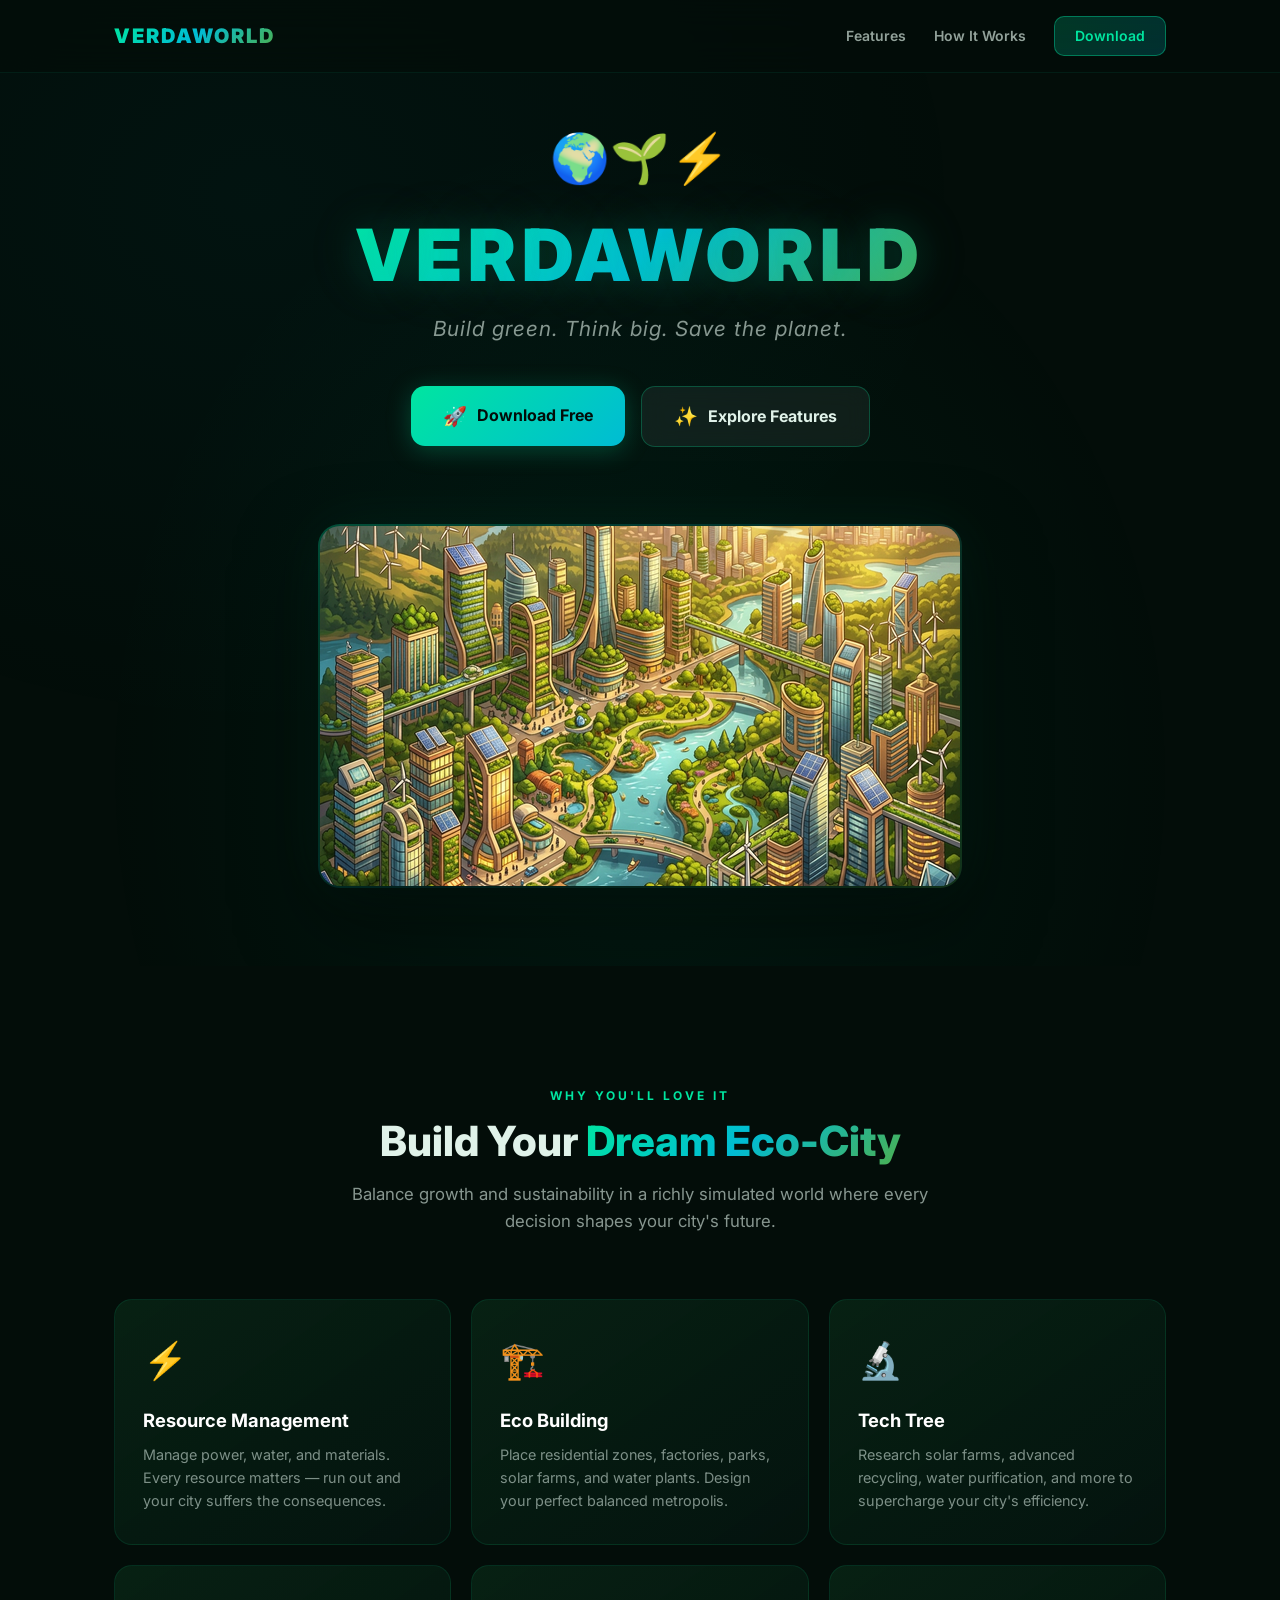
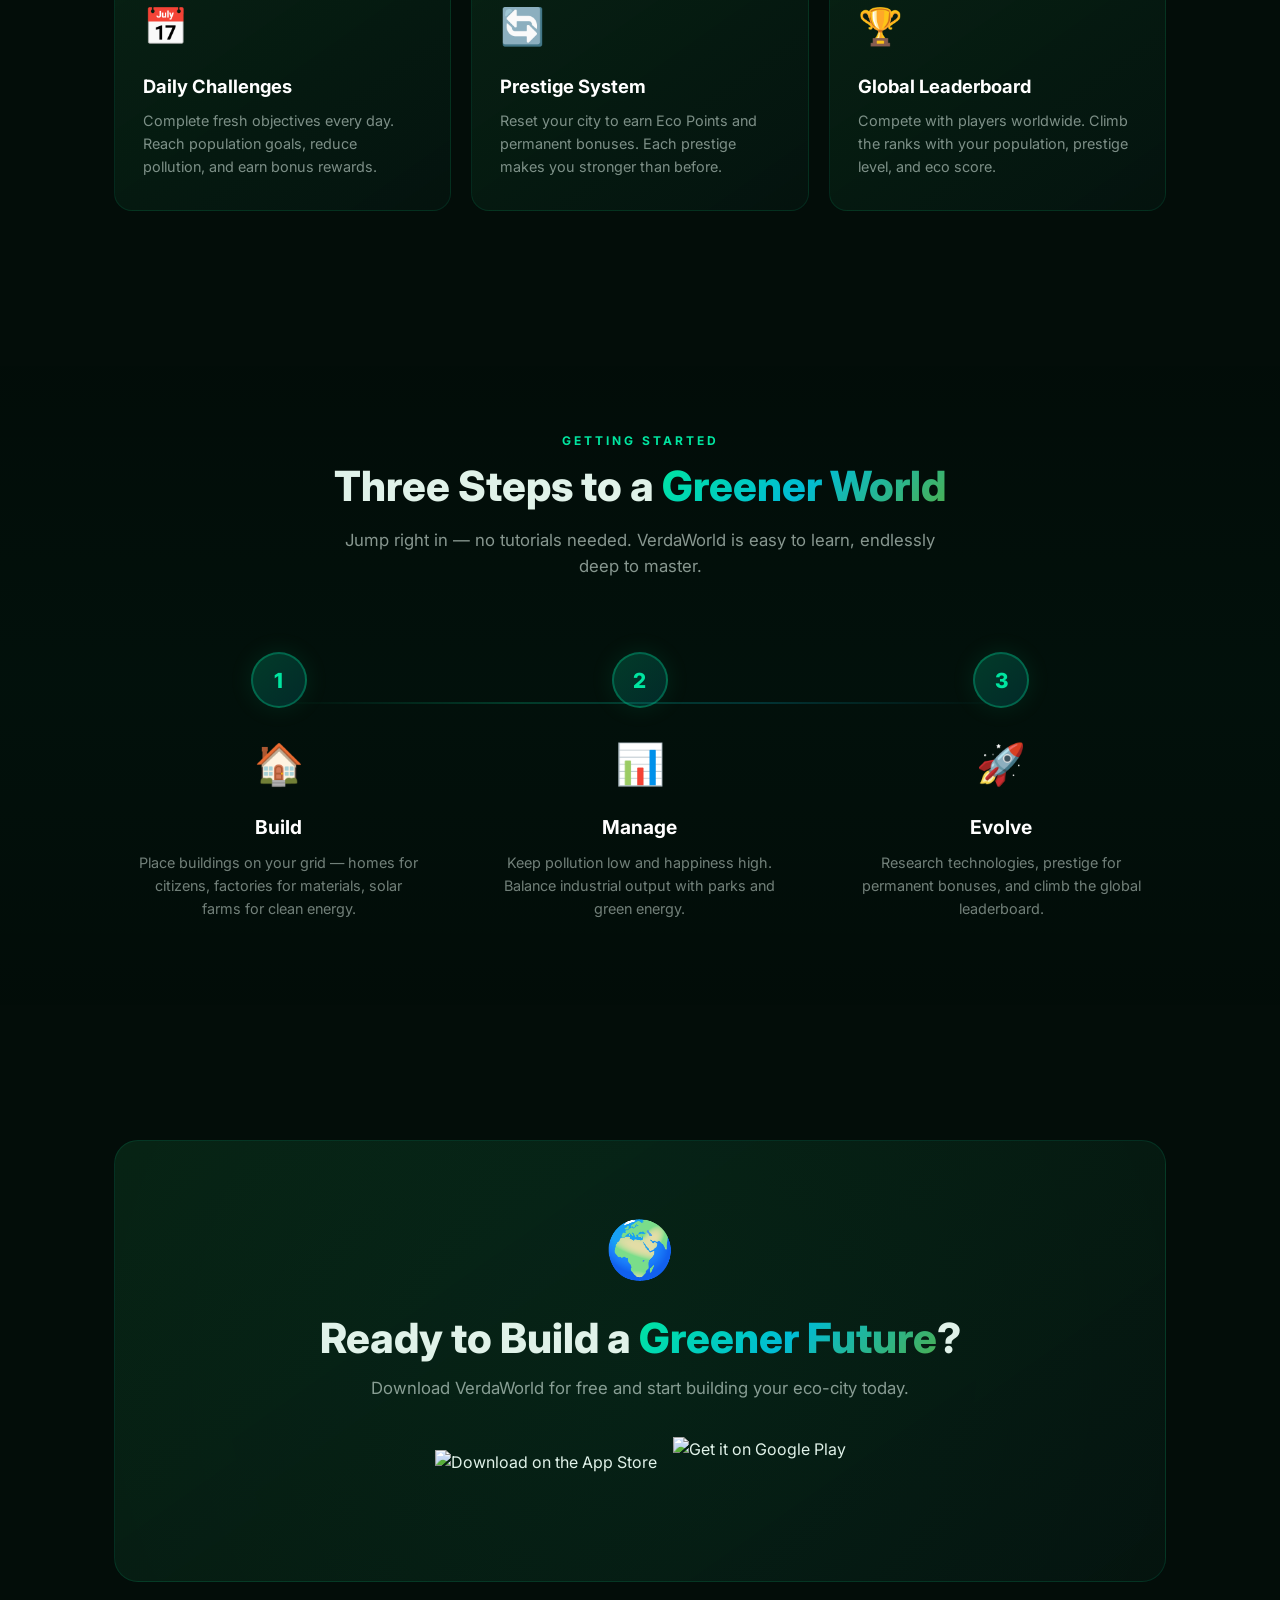
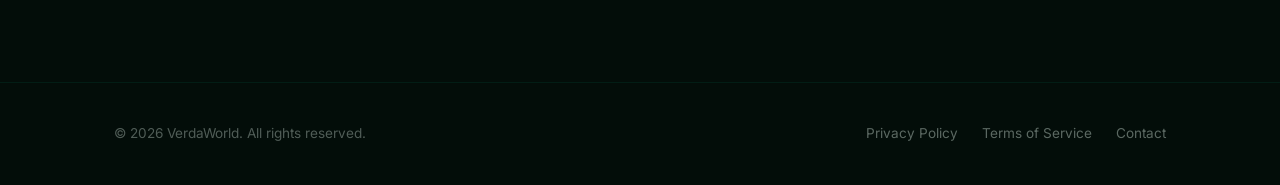
==== index.html @ 1ff46aa1 "Initial" ====
<!DOCTYPE html>
<html lang="en">
<head>
  <meta charset="UTF-8" />
  <meta name="viewport" content="width=device-width, initial-scale=1.0" />
  <title>VerdaWorld — Build Green. Think Big. Save the Planet.</title>
  <meta name="description" content="VerdaWorld is an eco-city builder game where you balance growth and sustainability. Build green energy, manage resources, and keep your city thriving." />
  <meta property="og:title" content="VerdaWorld — Eco City Builder" />
  <meta property="og:description" content="Build green. Think big. Save the planet. An eco-city builder game for iOS and Android." />
  <meta property="og:image" content="hero.png" />
  <meta property="og:type" content="website" />
  <meta name="twitter:card" content="summary_large_image" />
  <link rel="preconnect" href="https://fonts.googleapis.com" />
  <link rel="preconnect" href="https://fonts.gstatic.com" crossorigin />
  <link href="https://fonts.googleapis.com/css2?family=Inter:wght@400;500;600;700;800;900&display=swap" rel="stylesheet" />
  <style>
    /* ─── Reset & Base ─── */
    *, *::before, *::after { box-sizing: border-box; margin: 0; padding: 0; }
    html { scroll-behavior: smooth; }
    body {
      font-family: 'Inter', -apple-system, BlinkMacSystemFont, sans-serif;
      background: #030D09;
      color: #E0F2E9;
      overflow-x: hidden;
      line-height: 1.6;
    }
    a { color: inherit; text-decoration: none; }
    img { max-width: 100%; height: auto; display: block; }

    /* ─── Utility ─── */
    .container { max-width: 1100px; margin: 0 auto; padding: 0 24px; }
    .section-label {
      text-transform: uppercase;
      font-size: 0.75rem;
      font-weight: 700;
      letter-spacing: 3px;
      color: #00E5A0;
      margin-bottom: 12px;
    }
    .section-title {
      font-size: clamp(1.8rem, 4vw, 2.6rem);
      font-weight: 800;
      line-height: 1.15;
      margin-bottom: 16px;
    }
    .section-subtitle {
      font-size: 1.05rem;
      color: rgba(224, 242, 233, 0.6);
      max-width: 600px;
    }
    .gradient-text {
      background: linear-gradient(135deg, #00E5A0, #00BCD4, #4CAF50);
      -webkit-background-clip: text;
      -webkit-text-fill-color: transparent;
      background-clip: text;
    }

    /* ─── Floating Particles ─── */
    .particles {
      position: fixed;
      inset: 0;
      pointer-events: none;
      z-index: 0;
      overflow: hidden;
    }
    .particle {
      position: absolute;
      font-size: 24px;
      opacity: 0;
      animation: floatUp 14s linear infinite;
    }
    .particle:nth-child(1) { left: 5%;  animation-delay: 0s;   }
    .particle:nth-child(2) { left: 15%; animation-delay: 2s;   }
    .particle:nth-child(3) { left: 30%; animation-delay: 4s;   }
    .particle:nth-child(4) { left: 50%; animation-delay: 1s;   }
    .particle:nth-child(5) { left: 65%; animation-delay: 6s;   }
    .particle:nth-child(6) { left: 80%; animation-delay: 3s;   }
    .particle:nth-child(7) { left: 92%; animation-delay: 5s;   }
    .particle:nth-child(8) { left: 42%; animation-delay: 7.5s; }
    .particle:nth-child(9) { left: 72%; animation-delay: 9s;   }
    .particle:nth-child(10){ left: 22%; animation-delay: 10.5s;}
    @keyframes floatUp {
      0%   { transform: translateY(100vh) scale(0.5); opacity: 0; }
      10%  { opacity: 0.25; }
      80%  { opacity: 0.2; }
      100% { transform: translateY(-10vh) scale(1.1); opacity: 0; }
    }

    /* ─── Nav ─── */
    .nav {
      position: fixed;
      top: 0;
      left: 0;
      right: 0;
      z-index: 100;
      padding: 16px 0;
      background: rgba(3, 13, 9, 0.7);
      backdrop-filter: blur(20px);
      -webkit-backdrop-filter: blur(20px);
      border-bottom: 1px solid rgba(0, 229, 160, 0.08);
      transition: background 0.3s;
    }
    .nav .container {
      display: flex;
      align-items: center;
      justify-content: space-between;
    }
    .nav-logo {
      font-size: 1.25rem;
      font-weight: 900;
      letter-spacing: 2px;
    }
    .nav-links { display: flex; gap: 28px; align-items: center; }
    .nav-links a {
      font-size: 0.875rem;
      font-weight: 600;
      color: rgba(224, 242, 233, 0.65);
      transition: color 0.2s;
    }
    .nav-links a:hover { color: #00E5A0; }
    .nav-cta {
      padding: 8px 20px !important;
      background: linear-gradient(135deg, rgba(0,229,160,0.2), rgba(0,188,212,0.2)) !important;
      border: 1px solid rgba(0,229,160,0.4) !important;
      border-radius: 10px !important;
      color: #00E5A0 !important;
      transition: all 0.25s !important;
    }
    .nav-cta:hover {
      background: linear-gradient(135deg, rgba(0,229,160,0.35), rgba(0,188,212,0.35)) !important;
      box-shadow: 0 0 20px rgba(0,229,160,0.15) !important;
    }

    /* ─── Hero ─── */
    .hero {
      position: relative;
      min-height: 100vh;
      display: flex;
      align-items: center;
      justify-content: center;
      text-align: center;
      padding: 120px 24px 80px;
      overflow: hidden;
    }
    .hero::before {
      content: '';
      position: absolute;
      inset: 0;
      background: radial-gradient(ellipse at 50% 80%, rgba(0,229,160,0.06) 0%, transparent 60%),
                  radial-gradient(ellipse at 20% 20%, rgba(0,188,212,0.04) 0%, transparent 50%);
    }
    .hero-content { position: relative; z-index: 2; max-width: 720px; }
    .hero-emoji {
      font-size: 48px;
      margin-bottom: 20px;
      animation: bounce 2.5s ease-in-out infinite;
    }
    @keyframes bounce {
      0%, 100% { transform: translateY(0); }
      50% { transform: translateY(-10px); }
    }
    .hero-title {
      font-size: clamp(2.8rem, 7vw, 4.5rem);
      font-weight: 900;
      letter-spacing: 6px;
      line-height: 1.05;
      margin-bottom: 20px;
      text-shadow: 0 0 40px rgba(0,229,160,0.2), 0 0 80px rgba(0,188,212,0.1);
    }
    .hero-tagline {
      font-size: clamp(1rem, 2.5vw, 1.3rem);
      color: rgba(224, 242, 233, 0.6);
      font-style: italic;
      letter-spacing: 1px;
      margin-bottom: 40px;
    }
    .hero-buttons { display: flex; gap: 16px; justify-content: center; flex-wrap: wrap; }
    .btn {
      display: inline-flex;
      align-items: center;
      gap: 10px;
      padding: 14px 32px;
      font-size: 1rem;
      font-weight: 700;
      border-radius: 14px;
      border: none;
      cursor: pointer;
      transition: all 0.3s cubic-bezier(0.4, 0, 0.2, 1);
      font-family: inherit;
    }
    .btn-primary {
      background: linear-gradient(135deg, #00E5A0, #00BCD4);
      color: #030D09;
      box-shadow: 0 4px 24px rgba(0, 229, 160, 0.25);
    }
    .btn-primary:hover {
      transform: translateY(-2px);
      box-shadow: 0 8px 32px rgba(0, 229, 160, 0.35);
    }
    .btn-secondary {
      background: rgba(255, 255, 255, 0.06);
      color: #E0F2E9;
      border: 1px solid rgba(0, 229, 160, 0.25);
      backdrop-filter: blur(12px);
    }
    .btn-secondary:hover {
      background: rgba(0, 229, 160, 0.1);
      border-color: rgba(0, 229, 160, 0.5);
      transform: translateY(-2px);
    }
    .btn-icon { font-size: 1.2em; }

    /* ─── Hero Image ─── */
    .hero-image-wrapper {
      position: relative;
      margin: 80px auto 0;
      max-width: 900px;
      z-index: 2;
    }
    .hero-image-wrapper::before {
      content: '';
      position: absolute;
      inset: -2px;
      border-radius: 22px;
      background: linear-gradient(135deg, rgba(0,229,160,0.3), rgba(0,188,212,0.15), rgba(76,175,80,0.3));
      z-index: -1;
    }
    .hero-image-wrapper::after {
      content: '';
      position: absolute;
      inset: 0;
      border-radius: 20px;
      box-shadow: 0 30px 80px rgba(0,0,0,0.5), 0 0 60px rgba(0,229,160,0.08);
      z-index: -1;
    }
    .hero-image {
      border-radius: 20px;
      width: 100%;
      object-fit: cover;
      aspect-ratio: 16/9;
    }

    /* ─── Features ─── */
    .features {
      position: relative;
      padding: 120px 0;
      z-index: 1;
    }
    .features-header {
      text-align: center;
      margin-bottom: 64px;
    }
    .features-header .section-subtitle { margin: 0 auto; }
    .features-grid {
      display: grid;
      grid-template-columns: repeat(auto-fit, minmax(300px, 1fr));
      gap: 20px;
    }
    .feature-card {
      position: relative;
      padding: 32px 28px;
      border-radius: 18px;
      background: linear-gradient(145deg, rgba(10,46,26,0.6), rgba(5,21,16,0.8));
      border: 1px solid rgba(0,229,160,0.1);
      transition: all 0.35s cubic-bezier(0.4, 0, 0.2, 1);
      overflow: hidden;
    }
    .feature-card::before {
      content: '';
      position: absolute;
      inset: 0;
      border-radius: 18px;
      background: radial-gradient(circle at top left, rgba(0,229,160,0.05), transparent 60%);
      opacity: 0;
      transition: opacity 0.35s;
    }
    .feature-card:hover {
      border-color: rgba(0,229,160,0.25);
      transform: translateY(-4px);
      box-shadow: 0 12px 40px rgba(0,0,0,0.3), 0 0 20px rgba(0,229,160,0.05);
    }
    .feature-card:hover::before { opacity: 1; }
    .feature-emoji {
      font-size: 36px;
      margin-bottom: 16px;
      display: block;
    }
    .feature-title {
      font-size: 1.15rem;
      font-weight: 700;
      margin-bottom: 8px;
      color: #fff;
    }
    .feature-desc {
      font-size: 0.9rem;
      color: rgba(224,242,233,0.55);
      line-height: 1.6;
    }

    /* ─── How It Works ─── */
    .how-it-works {
      position: relative;
      padding: 100px 0 120px;
      z-index: 1;
      background: linear-gradient(180deg, transparent, rgba(0,229,160,0.02) 50%, transparent);
    }
    .how-header {
      text-align: center;
      margin-bottom: 72px;
    }
    .how-header .section-subtitle { margin: 0 auto; }
    .steps {
      display: grid;
      grid-template-columns: repeat(3, 1fr);
      gap: 32px;
      position: relative;
    }
    .steps::before {
      content: '';
      position: absolute;
      top: 50px;
      left: 15%;
      right: 15%;
      height: 2px;
      background: linear-gradient(90deg, transparent, rgba(0,229,160,0.2), rgba(0,188,212,0.2), transparent);
    }
    .step {
      text-align: center;
      position: relative;
    }
    .step-number {
      width: 56px;
      height: 56px;
      border-radius: 50%;
      display: inline-flex;
      align-items: center;
      justify-content: center;
      font-size: 1.3rem;
      font-weight: 800;
      margin-bottom: 24px;
      position: relative;
      z-index: 2;
      background: linear-gradient(135deg, rgba(0,229,160,0.2), rgba(0,188,212,0.15));
      border: 2px solid rgba(0,229,160,0.3);
      color: #00E5A0;
      box-shadow: 0 0 24px rgba(0,229,160,0.1);
    }
    .step-emoji {
      font-size: 40px;
      margin-bottom: 16px;
      display: block;
    }
    .step-title {
      font-size: 1.2rem;
      font-weight: 700;
      margin-bottom: 8px;
      color: #fff;
    }
    .step-desc {
      font-size: 0.9rem;
      color: rgba(224,242,233,0.5);
      max-width: 280px;
      margin: 0 auto;
    }

    /* ─── CTA ─── */
    .cta {
      position: relative;
      padding: 100px 0;
      text-align: center;
      z-index: 1;
    }
    .cta-box {
      padding: 64px 40px;
      border-radius: 24px;
      background: linear-gradient(145deg, rgba(10,46,26,0.7), rgba(5,21,16,0.9));
      border: 1px solid rgba(0,229,160,0.12);
      position: relative;
      overflow: hidden;
    }
    .cta-box::before {
      content: '';
      position: absolute;
      top: -50%;
      left: -50%;
      width: 200%;
      height: 200%;
      background: radial-gradient(circle, rgba(0,229,160,0.03) 0%, transparent 50%);
      animation: rotateBg 20s linear infinite;
    }
    @keyframes rotateBg {
      from { transform: rotate(0deg); }
      to { transform: rotate(360deg); }
    }
    .cta-content { position: relative; z-index: 2; }
    .cta-emoji { font-size: 56px; margin-bottom: 20px; }
    .cta .section-title { margin-bottom: 12px; }
    .cta .section-subtitle { margin: 0 auto 36px; }
    .cta-buttons { display: flex; gap: 16px; justify-content: center; flex-wrap: wrap; align-items: center; }
    .store-badge {
      display: inline-block;
      transition: all 0.3s;
      cursor: pointer;
    }
    .store-badge:hover {
      transform: translateY(-2px);
      filter: brightness(1.15);
    }
    .store-badge img {
      height: 54px;
      width: auto;
    }
    .store-badge-google img {
      height: 80px;
    }

    /* ─── Footer ─── */
    .footer {
      position: relative;
      z-index: 1;
      padding: 40px 0;
      border-top: 1px solid rgba(0,229,160,0.08);
    }
    .footer .container {
      display: flex;
      align-items: center;
      justify-content: space-between;
      flex-wrap: wrap;
      gap: 16px;
    }
    .footer-copy {
      font-size: 0.85rem;
      color: rgba(224,242,233,0.35);
    }
    .footer-links { display: flex; gap: 24px; }
    .footer-links a {
      font-size: 0.85rem;
      color: rgba(224,242,233,0.4);
      transition: color 0.2s;
    }
    .footer-links a:hover { color: #00E5A0; }

    /* ─── Reveal Animation ─── */
    .reveal {
      opacity: 0;
      transform: translateY(30px);
      transition: opacity 0.7s cubic-bezier(0.4, 0, 0.2, 1), transform 0.7s cubic-bezier(0.4, 0, 0.2, 1);
    }
    .reveal.visible {
      opacity: 1;
      transform: translateY(0);
    }

    /* ─── Responsive ─── */
    @media (max-width: 768px) {
      .nav-links a:not(.nav-cta) { display: none; }
      .steps {
        grid-template-columns: 1fr;
        gap: 40px;
      }
      .steps::before { display: none; }
      .features-grid { grid-template-columns: 1fr; }
      .hero { padding: 100px 20px 60px; }
      .hero-image-wrapper { margin-top: 48px; }
      .cta-box { padding: 48px 24px; }
    }
    @media (max-width: 480px) {
      .hero-title { letter-spacing: 3px; }
      .hero-buttons { flex-direction: column; align-items: center; }
      .cta-buttons { flex-direction: column; align-items: center; }
    }
  </style>
</head>
<body>
  <!-- Particles -->
  <div class="particles" aria-hidden="true">
    <span class="particle">🌳</span>
    <span class="particle">⚡</span>
    <span class="particle">🏠</span>
    <span class="particle">💧</span>
    <span class="particle">🌍</span>
    <span class="particle">🏭</span>
    <span class="particle">☀️</span>
    <span class="particle">🌱</span>
    <span class="particle">🏗️</span>
    <span class="particle">🌿</span>
  </div>

  <!-- Nav -->
  <nav class="nav" id="nav">
    <div class="container">
      <div class="nav-logo"><span class="gradient-text">VERDAWORLD</span></div>
      <div class="nav-links">
        <a href="#features">Features</a>
        <a href="#how-it-works">How It Works</a>
        <a href="#download" class="nav-cta">Download</a>
      </div>
    </div>
  </nav>

  <!-- Hero -->
  <section class="hero" id="hero">
    <div class="hero-content">
      <div class="hero-emoji" aria-hidden="true">🌍🌱⚡</div>
      <h1 class="hero-title gradient-text">VERDAWORLD</h1>
      <p class="hero-tagline">Build green. Think big. Save the planet.</p>
      <div class="hero-buttons">
        <a href="#download" class="btn btn-primary">
          <span class="btn-icon">🚀</span> Download Free
        </a>
        <a href="#features" class="btn btn-secondary">
          <span class="btn-icon">✨</span> Explore Features
        </a>
      </div>
      <div class="hero-image-wrapper reveal">
        <img src="hero.png" alt="VerdaWorld eco-city builder game showing a futuristic green city" class="hero-image" />
      </div>
    </div>
  </section>

  <!-- Features -->
  <section class="features" id="features">
    <div class="container">
      <div class="features-header reveal">
        <p class="section-label">Why You'll Love It</p>
        <h2 class="section-title">Build Your <span class="gradient-text">Dream Eco-City</span></h2>
        <p class="section-subtitle">Balance growth and sustainability in a richly simulated world where every decision shapes your city's future.</p>
      </div>
      <div class="features-grid">
        <div class="feature-card reveal">
          <span class="feature-emoji" aria-hidden="true">⚡</span>
          <h3 class="feature-title">Resource Management</h3>
          <p class="feature-desc">Manage power, water, and materials. Every resource matters — run out and your city suffers the consequences.</p>
        </div>
        <div class="feature-card reveal">
          <span class="feature-emoji" aria-hidden="true">🏗️</span>
          <h3 class="feature-title">Eco Building</h3>
          <p class="feature-desc">Place residential zones, factories, parks, solar farms, and water plants. Design your perfect balanced metropolis.</p>
        </div>
        <div class="feature-card reveal">
          <span class="feature-emoji" aria-hidden="true">🔬</span>
          <h3 class="feature-title">Tech Tree</h3>
          <p class="feature-desc">Research solar farms, advanced recycling, water purification, and more to supercharge your city's efficiency.</p>
        </div>
        <div class="feature-card reveal">
          <span class="feature-emoji" aria-hidden="true">📅</span>
          <h3 class="feature-title">Daily Challenges</h3>
          <p class="feature-desc">Complete fresh objectives every day. Reach population goals, reduce pollution, and earn bonus rewards.</p>
        </div>
        <div class="feature-card reveal">
          <span class="feature-emoji" aria-hidden="true">🔄</span>
          <h3 class="feature-title">Prestige System</h3>
          <p class="feature-desc">Reset your city to earn Eco Points and permanent bonuses. Each prestige makes you stronger than before.</p>
        </div>
        <div class="feature-card reveal">
          <span class="feature-emoji" aria-hidden="true">🏆</span>
          <h3 class="feature-title">Global Leaderboard</h3>
          <p class="feature-desc">Compete with players worldwide. Climb the ranks with your population, prestige level, and eco score.</p>
        </div>
      </div>
    </div>
  </section>

  <!-- How It Works -->
  <section class="how-it-works" id="how-it-works">
    <div class="container">
      <div class="how-header reveal">
        <p class="section-label">Getting Started</p>
        <h2 class="section-title">Three Steps to a <span class="gradient-text">Greener World</span></h2>
        <p class="section-subtitle">Jump right in — no tutorials needed. VerdaWorld is easy to learn, endlessly deep to master.</p>
      </div>
      <div class="steps">
        <div class="step reveal">
          <div class="step-number">1</div>
          <span class="step-emoji" aria-hidden="true">🏠</span>
          <h3 class="step-title">Build</h3>
          <p class="step-desc">Place buildings on your grid — homes for citizens, factories for materials, solar farms for clean energy.</p>
        </div>
        <div class="step reveal">
          <div class="step-number">2</div>
          <span class="step-emoji" aria-hidden="true">📊</span>
          <h3 class="step-title">Manage</h3>
          <p class="step-desc">Keep pollution low and happiness high. Balance industrial output with parks and green energy.</p>
        </div>
        <div class="step reveal">
          <div class="step-number">3</div>
          <span class="step-emoji" aria-hidden="true">🚀</span>
          <h3 class="step-title">Evolve</h3>
          <p class="step-desc">Research technologies, prestige for permanent bonuses, and climb the global leaderboard.</p>
        </div>
      </div>
    </div>
  </section>

  <!-- CTA -->
  <section class="cta" id="download">
    <div class="container">
      <div class="cta-box reveal">
        <div class="cta-content">
          <div class="cta-emoji" aria-hidden="true">🌍</div>
          <h2 class="section-title">Ready to Build a <span class="gradient-text">Greener Future</span>?</h2>
          <p class="section-subtitle">Download VerdaWorld for free and start building your eco-city today.</p>
          <div class="cta-buttons">
            <a href="#" class="store-badge" aria-label="Download on the App Store">
              <img src="https://tools.applemediaservices.com/api/badges/download-on-the-app-store/black/en-us?size=250x83" alt="Download on the App Store" />
            </a>
            <a href="#" class="store-badge store-badge-google" aria-label="Get it on Google Play">
              <img src="https://play.google.com/intl/en_us/badges/static/images/badges/en_badge_web_generic.png" alt="Get it on Google Play" />
            </a>
          </div>
        </div>
      </div>
    </div>
  </section>

  <!-- Footer -->
  <footer class="footer">
    <div class="container">
      <p class="footer-copy">&copy; 2026 VerdaWorld. All rights reserved.</p>
      <div class="footer-links">
        <a href="#">Privacy Policy</a>
        <a href="#">Terms of Service</a>
        <a href="#">Contact</a>
      </div>
    </div>
  </footer>

  <!-- Reveal on Scroll -->
  <script>
    document.addEventListener('DOMContentLoaded', () => {
      const reveals = document.querySelectorAll('.reveal');
      const observer = new IntersectionObserver((entries) => {
        entries.forEach((entry, i) => {
          if (entry.isIntersecting) {
            // Stagger animation for sibling cards
            const siblings = entry.target.parentElement.querySelectorAll('.reveal');
            const index = Array.from(siblings).indexOf(entry.target);
            entry.target.style.transitionDelay = `${index * 0.08}s`;
            entry.target.classList.add('visible');
            observer.unobserve(entry.target);
          }
        });
      }, { threshold: 0.1, rootMargin: '0px 0px -40px 0px' });

      reveals.forEach(el => observer.observe(el));

      // Nav background on scroll
      const nav = document.getElementById('nav');
      window.addEventListener('scroll', () => {
        nav.style.background = window.scrollY > 60
          ? 'rgba(3, 13, 9, 0.92)'
          : 'rgba(3, 13, 9, 0.7)';
      });
    });
  </script>
</body>
</html>
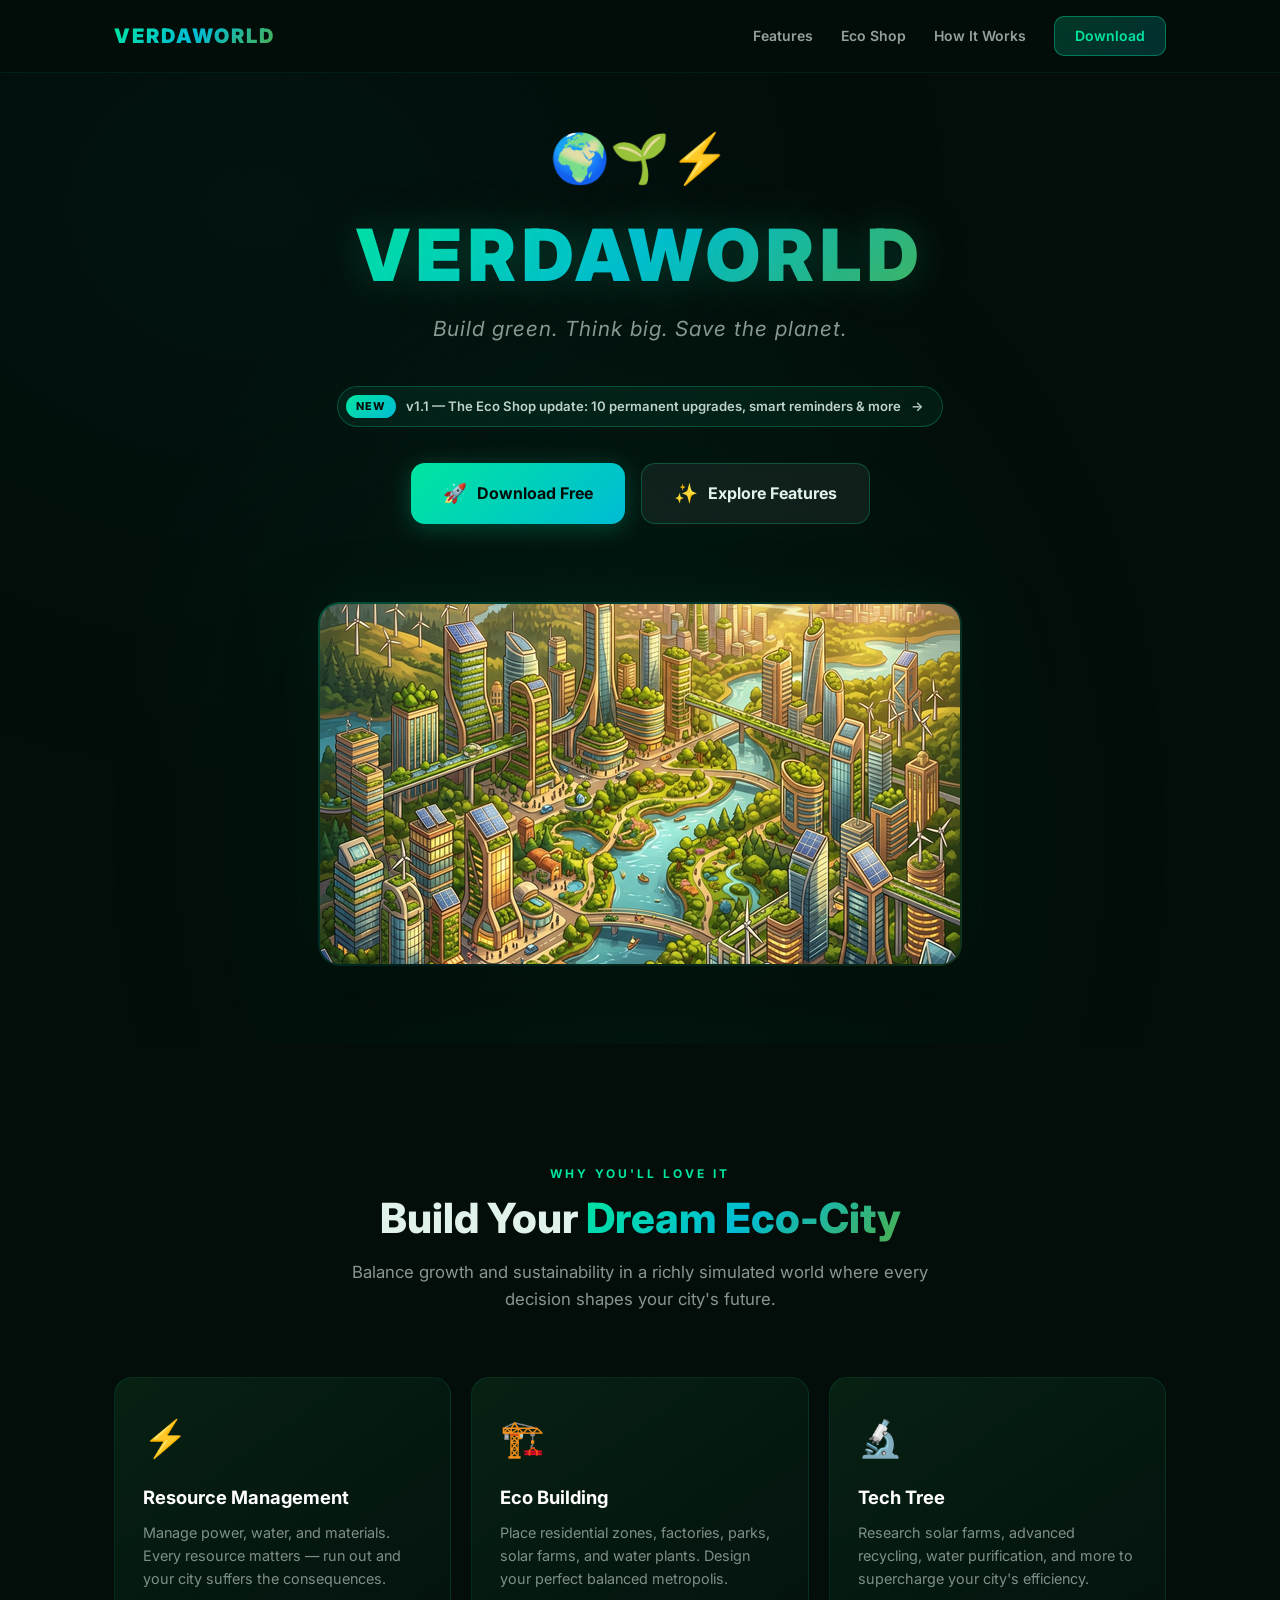
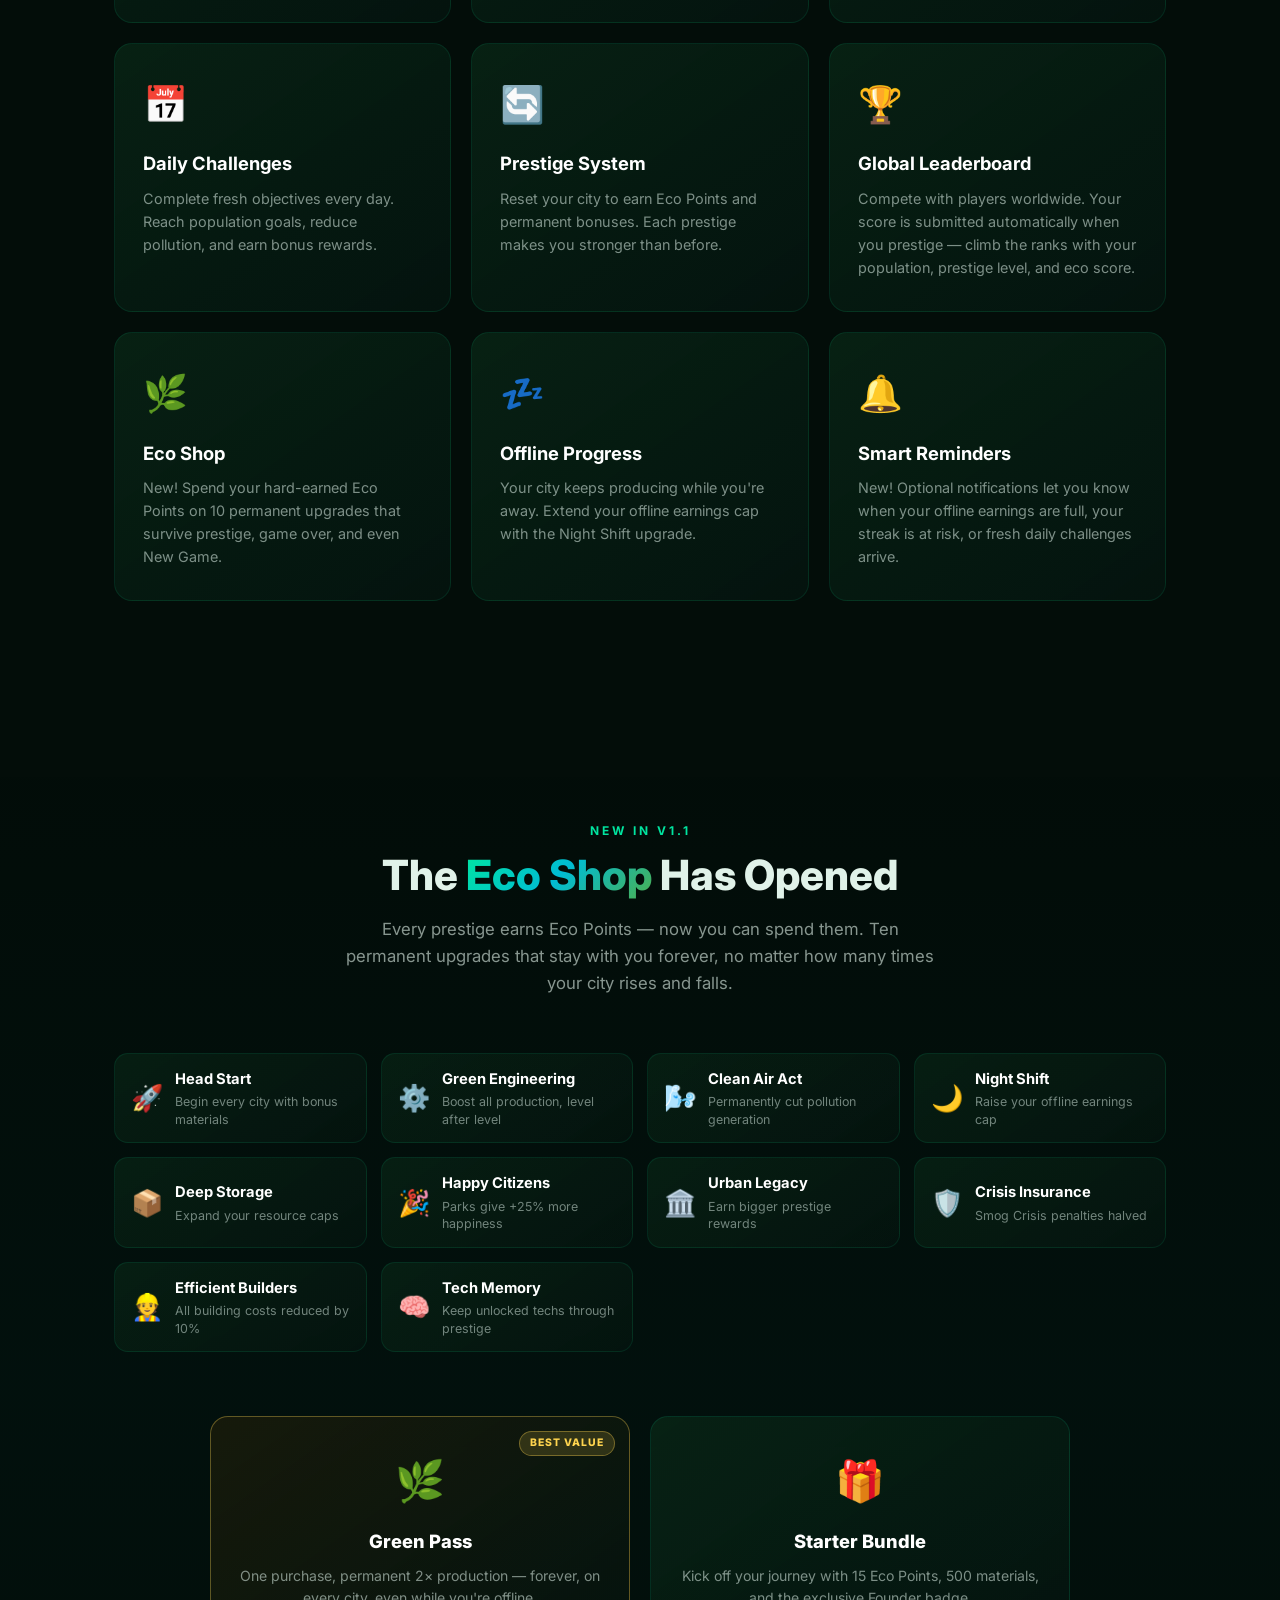
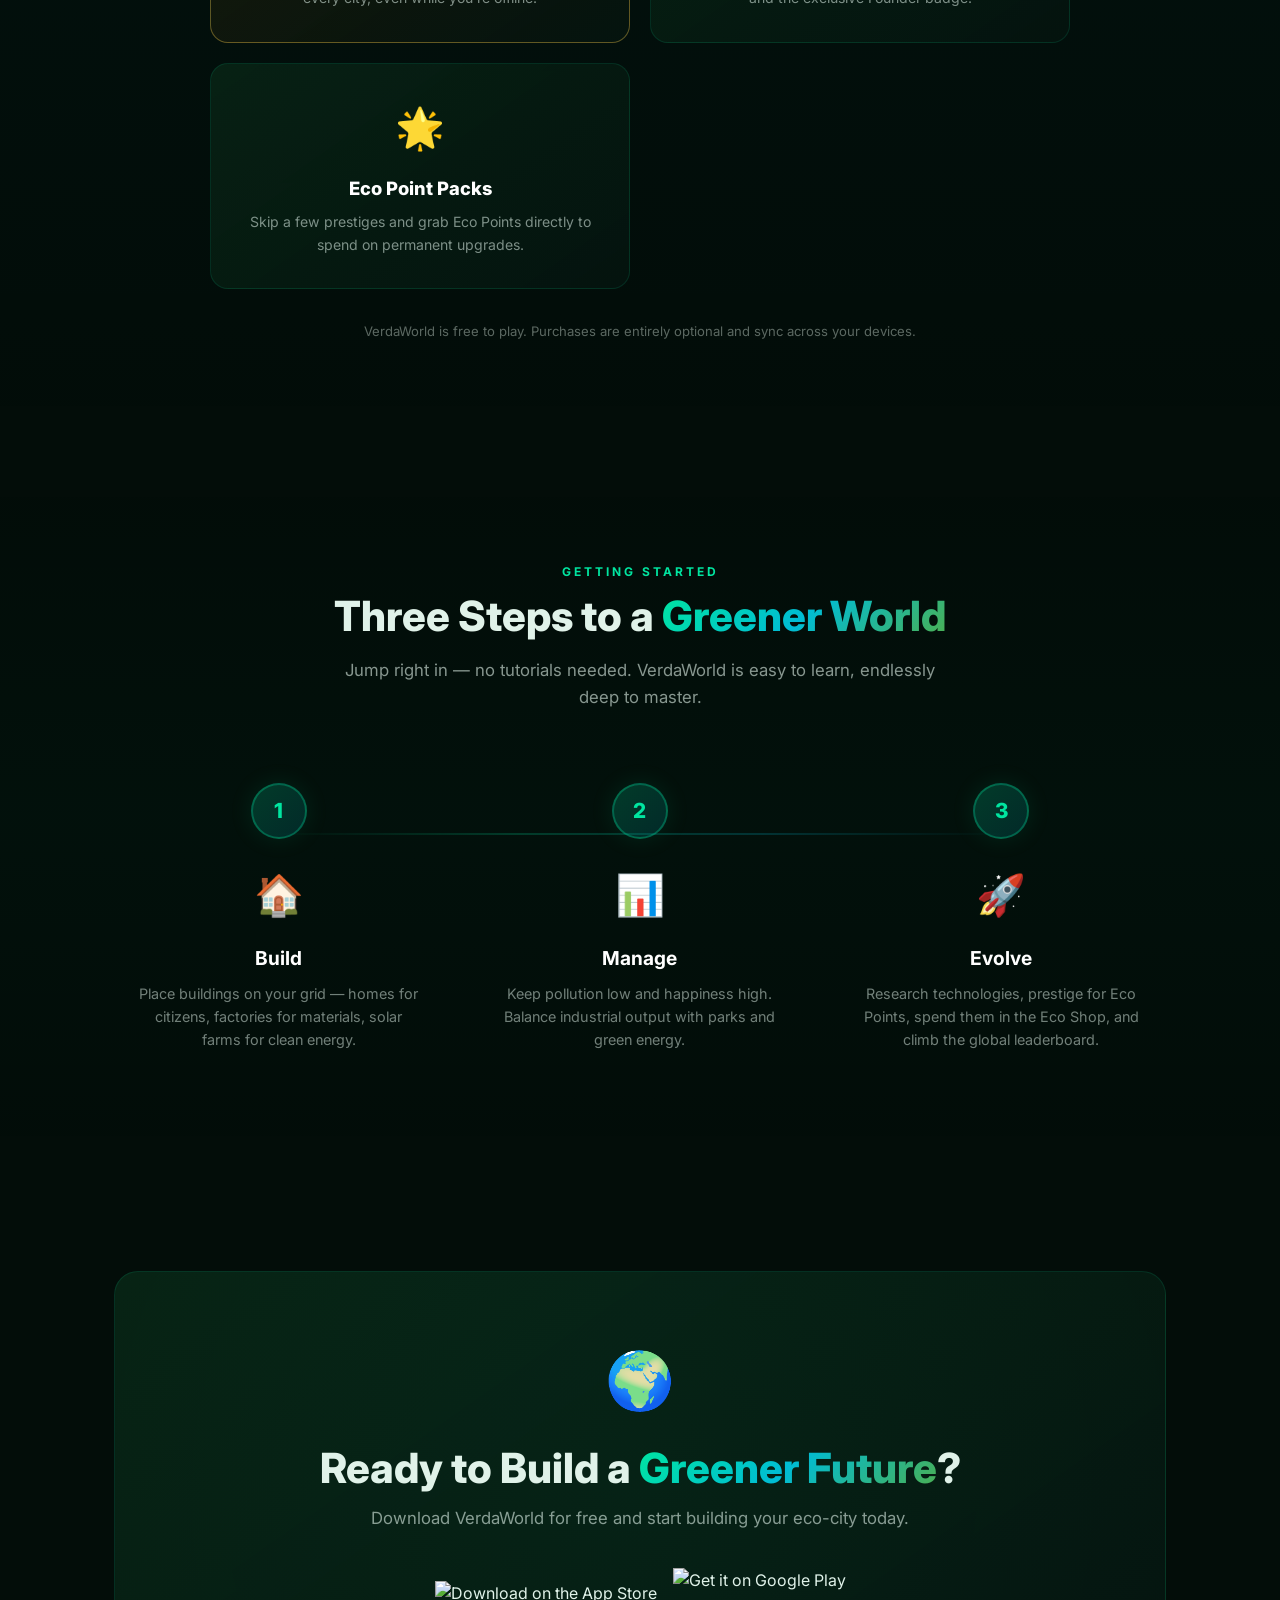
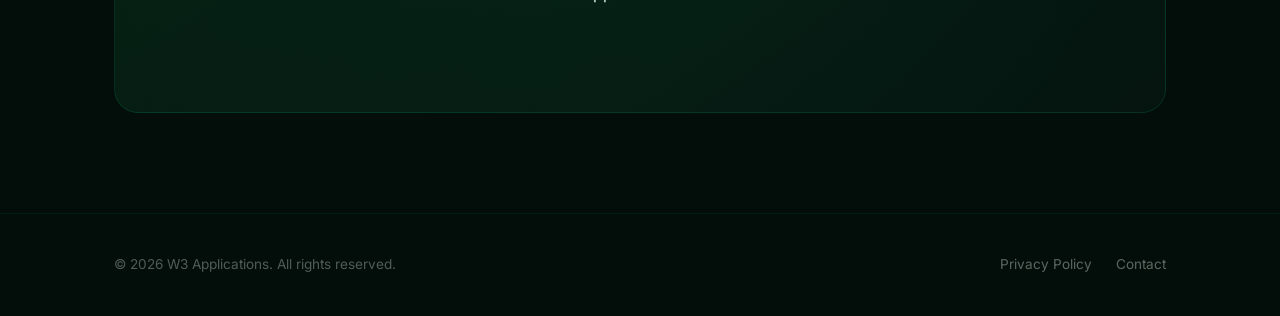
==== commit 02ac672d: "feat: showcase v1.1 Eco Shop update and polish site metadata - Add Eco Shop section with all 10 perm" ====
--- a/index.html
+++ b/index.html
@@ -7,9 +7,28 @@
   <meta name="description" content="VerdaWorld is an eco-city builder game where you balance growth and sustainability. Build green energy, manage resources, and keep your city thriving." />
   <meta property="og:title" content="VerdaWorld — Eco City Builder" />
   <meta property="og:description" content="Build green. Think big. Save the planet. An eco-city builder game for iOS and Android." />
-  <meta property="og:image" content="hero.png" />
+  <meta property="og:image" content="https://verdaworld.app/hero.png" />
+  <meta property="og:url" content="https://verdaworld.app/" />
   <meta property="og:type" content="website" />
   <meta name="twitter:card" content="summary_large_image" />
+  <meta name="twitter:image" content="https://verdaworld.app/hero.png" />
+  <meta name="theme-color" content="#030D09" />
+  <link rel="canonical" href="https://verdaworld.app/" />
+  <link rel="icon" href="data:image/svg+xml,<svg xmlns='http://www.w3.org/2000/svg' viewBox='0 0 100 100'><text y='.9em' font-size='90'>🌍</text></svg>" />
+  <script type="application/ld+json">
+  {
+    "@context": "https://schema.org",
+    "@type": "MobileApplication",
+    "name": "VerdaWorld",
+    "operatingSystem": "iOS, Android",
+    "applicationCategory": "GameApplication",
+    "description": "An eco-city builder game where you balance growth and sustainability. Build green energy, manage resources, and keep your city thriving.",
+    "offers": { "@type": "Offer", "price": "0", "priceCurrency": "USD" },
+    "url": "https://verdaworld.app/",
+    "image": "https://verdaworld.app/hero.png",
+    "author": { "@type": "Organization", "name": "W3 Applications" }
+  }
+  </script>
   <link rel="preconnect" href="https://fonts.googleapis.com" />
   <link rel="preconnect" href="https://fonts.gstatic.com" crossorigin />
   <link href="https://fonts.googleapis.com/css2?family=Inter:wght@400;500;600;700;800;900&display=swap" rel="stylesheet" />
@@ -174,6 +193,34 @@
       letter-spacing: 1px;
       margin-bottom: 40px;
     }
+    .hero-badge {
+      display: inline-flex;
+      align-items: center;
+      gap: 10px;
+      padding: 8px 18px 8px 8px;
+      margin-bottom: 36px;
+      border-radius: 999px;
+      font-size: 0.82rem;
+      font-weight: 600;
+      color: rgba(224, 242, 233, 0.85);
+      background: rgba(0, 229, 160, 0.07);
+      border: 1px solid rgba(0, 229, 160, 0.25);
+      transition: all 0.25s;
+    }
+    .hero-badge:hover {
+      background: rgba(0, 229, 160, 0.14);
+      border-color: rgba(0, 229, 160, 0.5);
+      box-shadow: 0 0 20px rgba(0, 229, 160, 0.12);
+    }
+    .hero-badge-pill {
+      padding: 3px 10px;
+      border-radius: 999px;
+      font-size: 0.68rem;
+      font-weight: 800;
+      letter-spacing: 1px;
+      background: linear-gradient(135deg, #00E5A0, #00BCD4);
+      color: #030D09;
+    }
     .hero-buttons { display: flex; gap: 16px; justify-content: center; flex-wrap: wrap; }
     .btn {
       display: inline-flex;
@@ -297,6 +344,98 @@
       line-height: 1.6;
     }
 
+    /* ─── Eco Shop ─── */
+    .eco-shop {
+      position: relative;
+      padding: 100px 0 120px;
+      z-index: 1;
+      background: linear-gradient(180deg, transparent, rgba(0,188,212,0.025) 50%, transparent);
+    }
+    .eco-shop-header { text-align: center; margin-bottom: 56px; }
+    .eco-shop-header .section-subtitle { margin: 0 auto; }
+    .upgrade-grid {
+      display: grid;
+      grid-template-columns: repeat(auto-fit, minmax(210px, 1fr));
+      gap: 14px;
+      margin-bottom: 64px;
+    }
+    .upgrade-chip {
+      display: flex;
+      align-items: center;
+      gap: 12px;
+      padding: 14px 16px;
+      border-radius: 14px;
+      background: linear-gradient(145deg, rgba(10,46,26,0.5), rgba(5,21,16,0.7));
+      border: 1px solid rgba(0,229,160,0.1);
+      transition: all 0.3s cubic-bezier(0.4, 0, 0.2, 1);
+    }
+    .upgrade-chip:hover {
+      border-color: rgba(0,229,160,0.3);
+      transform: translateY(-3px);
+      box-shadow: 0 8px 24px rgba(0,0,0,0.25);
+    }
+    .upgrade-chip-emoji { font-size: 26px; flex-shrink: 0; }
+    .upgrade-chip-name {
+      font-size: 0.92rem;
+      font-weight: 700;
+      color: #fff;
+      margin-bottom: 2px;
+    }
+    .upgrade-chip-desc {
+      font-size: 0.78rem;
+      color: rgba(224,242,233,0.5);
+      line-height: 1.4;
+    }
+    .premium-grid {
+      display: grid;
+      grid-template-columns: repeat(auto-fit, minmax(280px, 1fr));
+      gap: 20px;
+      max-width: 860px;
+      margin: 0 auto;
+    }
+    .premium-card {
+      position: relative;
+      padding: 32px 28px;
+      border-radius: 18px;
+      text-align: center;
+      background: linear-gradient(145deg, rgba(10,46,26,0.6), rgba(5,21,16,0.8));
+      border: 1px solid rgba(0,229,160,0.12);
+      transition: all 0.35s cubic-bezier(0.4, 0, 0.2, 1);
+      overflow: hidden;
+    }
+    .premium-card:hover {
+      transform: translateY(-4px);
+      box-shadow: 0 12px 40px rgba(0,0,0,0.3);
+    }
+    .premium-card.featured {
+      border-color: rgba(255, 213, 79, 0.35);
+      background: linear-gradient(145deg, rgba(46,38,10,0.45), rgba(5,21,16,0.85));
+    }
+    .premium-card.featured:hover { box-shadow: 0 12px 40px rgba(0,0,0,0.3), 0 0 24px rgba(255,213,79,0.08); }
+    .premium-tag {
+      position: absolute;
+      top: 14px;
+      right: 14px;
+      padding: 3px 10px;
+      border-radius: 999px;
+      font-size: 0.65rem;
+      font-weight: 800;
+      letter-spacing: 1px;
+      text-transform: uppercase;
+      background: rgba(255, 213, 79, 0.15);
+      border: 1px solid rgba(255, 213, 79, 0.35);
+      color: #FFD54F;
+    }
+    .premium-emoji { font-size: 40px; margin-bottom: 14px; }
+    .premium-title { font-size: 1.15rem; font-weight: 800; color: #fff; margin-bottom: 8px; }
+    .premium-desc { font-size: 0.88rem; color: rgba(224,242,233,0.55); line-height: 1.6; }
+    .eco-shop-note {
+      text-align: center;
+      margin-top: 32px;
+      font-size: 0.82rem;
+      color: rgba(224,242,233,0.4);
+    }
+
     /* ─── How It Works ─── */
     .how-it-works {
       position: relative;
@@ -466,6 +605,8 @@
     }
     @media (max-width: 480px) {
       .hero-title { letter-spacing: 3px; }
+      .hero-badge { font-size: 0.72rem; max-width: 92%; text-align: left; }
+      .upgrade-grid { grid-template-columns: 1fr 1fr; }
       .hero-buttons { flex-direction: column; align-items: center; }
       .cta-buttons { flex-direction: column; align-items: center; }
     }
@@ -492,6 +633,7 @@
       <div class="nav-logo"><span class="gradient-text">VERDAWORLD</span></div>
       <div class="nav-links">
         <a href="#features">Features</a>
+        <a href="#eco-shop">Eco Shop</a>
         <a href="#how-it-works">How It Works</a>
         <a href="#download" class="nav-cta">Download</a>
       </div>
@@ -504,6 +646,11 @@
       <div class="hero-emoji" aria-hidden="true">🌍🌱⚡</div>
       <h1 class="hero-title gradient-text">VERDAWORLD</h1>
       <p class="hero-tagline">Build green. Think big. Save the planet.</p>
+      <a href="#eco-shop" class="hero-badge">
+        <span class="hero-badge-pill">NEW</span>
+        v1.1 — The Eco Shop update: 10 permanent upgrades, smart reminders &amp; more
+        <span aria-hidden="true">→</span>
+      </a>
       <div class="hero-buttons">
         <a href="#download" class="btn btn-primary">
           <span class="btn-icon">🚀</span> Download Free
@@ -555,9 +702,127 @@
         <div class="feature-card reveal">
           <span class="feature-emoji" aria-hidden="true">🏆</span>
           <h3 class="feature-title">Global Leaderboard</h3>
-          <p class="feature-desc">Compete with players worldwide. Climb the ranks with your population, prestige level, and eco score.</p>
-        </div>
-      </div>
+          <p class="feature-desc">Compete with players worldwide. Your score is submitted automatically when you prestige — climb the ranks with your population, prestige level, and eco score.</p>
+        </div>
+        <div class="feature-card reveal">
+          <span class="feature-emoji" aria-hidden="true">🌿</span>
+          <h3 class="feature-title">Eco Shop</h3>
+          <p class="feature-desc">New! Spend your hard-earned Eco Points on 10 permanent upgrades that survive prestige, game over, and even New Game.</p>
+        </div>
+        <div class="feature-card reveal">
+          <span class="feature-emoji" aria-hidden="true">💤</span>
+          <h3 class="feature-title">Offline Progress</h3>
+          <p class="feature-desc">Your city keeps producing while you're away. Extend your offline earnings cap with the Night Shift upgrade.</p>
+        </div>
+        <div class="feature-card reveal">
+          <span class="feature-emoji" aria-hidden="true">🔔</span>
+          <h3 class="feature-title">Smart Reminders</h3>
+          <p class="feature-desc">New! Optional notifications let you know when your offline earnings are full, your streak is at risk, or fresh daily challenges arrive.</p>
+        </div>
+      </div>
+    </div>
+  </section>
+
+  <!-- Eco Shop -->
+  <section class="eco-shop" id="eco-shop">
+    <div class="container">
+      <div class="eco-shop-header reveal">
+        <p class="section-label">New in v1.1</p>
+        <h2 class="section-title">The <span class="gradient-text">Eco Shop</span> Has Opened</h2>
+        <p class="section-subtitle">Every prestige earns Eco Points — now you can spend them. Ten permanent upgrades that stay with you forever, no matter how many times your city rises and falls.</p>
+      </div>
+      <div class="upgrade-grid">
+        <div class="upgrade-chip reveal">
+          <span class="upgrade-chip-emoji" aria-hidden="true">🚀</span>
+          <div>
+            <div class="upgrade-chip-name">Head Start</div>
+            <div class="upgrade-chip-desc">Begin every city with bonus materials</div>
+          </div>
+        </div>
+        <div class="upgrade-chip reveal">
+          <span class="upgrade-chip-emoji" aria-hidden="true">⚙️</span>
+          <div>
+            <div class="upgrade-chip-name">Green Engineering</div>
+            <div class="upgrade-chip-desc">Boost all production, level after level</div>
+          </div>
+        </div>
+        <div class="upgrade-chip reveal">
+          <span class="upgrade-chip-emoji" aria-hidden="true">🌬️</span>
+          <div>
+            <div class="upgrade-chip-name">Clean Air Act</div>
+            <div class="upgrade-chip-desc">Permanently cut pollution generation</div>
+          </div>
+        </div>
+        <div class="upgrade-chip reveal">
+          <span class="upgrade-chip-emoji" aria-hidden="true">🌙</span>
+          <div>
+            <div class="upgrade-chip-name">Night Shift</div>
+            <div class="upgrade-chip-desc">Raise your offline earnings cap</div>
+          </div>
+        </div>
+        <div class="upgrade-chip reveal">
+          <span class="upgrade-chip-emoji" aria-hidden="true">📦</span>
+          <div>
+            <div class="upgrade-chip-name">Deep Storage</div>
+            <div class="upgrade-chip-desc">Expand your resource caps</div>
+          </div>
+        </div>
+        <div class="upgrade-chip reveal">
+          <span class="upgrade-chip-emoji" aria-hidden="true">🎉</span>
+          <div>
+            <div class="upgrade-chip-name">Happy Citizens</div>
+            <div class="upgrade-chip-desc">Parks give +25% more happiness</div>
+          </div>
+        </div>
+        <div class="upgrade-chip reveal">
+          <span class="upgrade-chip-emoji" aria-hidden="true">🏛️</span>
+          <div>
+            <div class="upgrade-chip-name">Urban Legacy</div>
+            <div class="upgrade-chip-desc">Earn bigger prestige rewards</div>
+          </div>
+        </div>
+        <div class="upgrade-chip reveal">
+          <span class="upgrade-chip-emoji" aria-hidden="true">🛡️</span>
+          <div>
+            <div class="upgrade-chip-name">Crisis Insurance</div>
+            <div class="upgrade-chip-desc">Smog Crisis penalties halved</div>
+          </div>
+        </div>
+        <div class="upgrade-chip reveal">
+          <span class="upgrade-chip-emoji" aria-hidden="true">👷</span>
+          <div>
+            <div class="upgrade-chip-name">Efficient Builders</div>
+            <div class="upgrade-chip-desc">All building costs reduced by 10%</div>
+          </div>
+        </div>
+        <div class="upgrade-chip reveal">
+          <span class="upgrade-chip-emoji" aria-hidden="true">🧠</span>
+          <div>
+            <div class="upgrade-chip-name">Tech Memory</div>
+            <div class="upgrade-chip-desc">Keep unlocked techs through prestige</div>
+          </div>
+        </div>
+      </div>
+
+      <div class="premium-grid">
+        <div class="premium-card reveal featured">
+          <span class="premium-tag">Best Value</span>
+          <div class="premium-emoji" aria-hidden="true">🌿</div>
+          <h3 class="premium-title">Green Pass</h3>
+          <p class="premium-desc">One purchase, permanent 2× production — forever, on every city, even while you're offline.</p>
+        </div>
+        <div class="premium-card reveal">
+          <div class="premium-emoji" aria-hidden="true">🎁</div>
+          <h3 class="premium-title">Starter Bundle</h3>
+          <p class="premium-desc">Kick off your journey with 15 Eco Points, 500 materials, and the exclusive Founder badge.</p>
+        </div>
+        <div class="premium-card reveal">
+          <div class="premium-emoji" aria-hidden="true">🌟</div>
+          <h3 class="premium-title">Eco Point Packs</h3>
+          <p class="premium-desc">Skip a few prestiges and grab Eco Points directly to spend on permanent upgrades.</p>
+        </div>
+      </div>
+      <p class="eco-shop-note reveal">VerdaWorld is free to play. Purchases are entirely optional and sync across your devices.</p>
     </div>
   </section>
 
@@ -586,7 +851,7 @@
           <div class="step-number">3</div>
           <span class="step-emoji" aria-hidden="true">🚀</span>
           <h3 class="step-title">Evolve</h3>
-          <p class="step-desc">Research technologies, prestige for permanent bonuses, and climb the global leaderboard.</p>
+          <p class="step-desc">Research technologies, prestige for Eco Points, spend them in the Eco Shop, and climb the global leaderboard.</p>
         </div>
       </div>
     </div>
@@ -601,10 +866,10 @@
           <h2 class="section-title">Ready to Build a <span class="gradient-text">Greener Future</span>?</h2>
           <p class="section-subtitle">Download VerdaWorld for free and start building your eco-city today.</p>
           <div class="cta-buttons">
-            <a href="#" class="store-badge" aria-label="Download on the App Store">
+            <a href="https://apps.apple.com/us/app/verdaworld/id6760656180" class="store-badge" aria-label="Download on the App Store">
               <img src="https://tools.applemediaservices.com/api/badges/download-on-the-app-store/black/en-us?size=250x83" alt="Download on the App Store" />
             </a>
-            <a href="#" class="store-badge store-badge-google" aria-label="Get it on Google Play">
+            <a href="https://play.google.com/store/apps/details?id=com.w3applications.VerdaWorld" class="store-badge store-badge-google" aria-label="Get it on Google Play">
               <img src="https://play.google.com/intl/en_us/badges/static/images/badges/en_badge_web_generic.png" alt="Get it on Google Play" />
             </a>
           </div>
@@ -616,11 +881,10 @@
   <!-- Footer -->
   <footer class="footer">
     <div class="container">
-      <p class="footer-copy">&copy; 2026 VerdaWorld. All rights reserved.</p>
+      <p class="footer-copy">&copy; 2026 W3 Applications. All rights reserved.</p>
       <div class="footer-links">
-        <a href="#">Privacy Policy</a>
-        <a href="#">Terms of Service</a>
-        <a href="#">Contact</a>
+        <a href="privacy-policy.html">Privacy Policy</a>
+        <a href="mailto:games@w3applications.com">Contact</a>
       </div>
     </div>
   </footer>
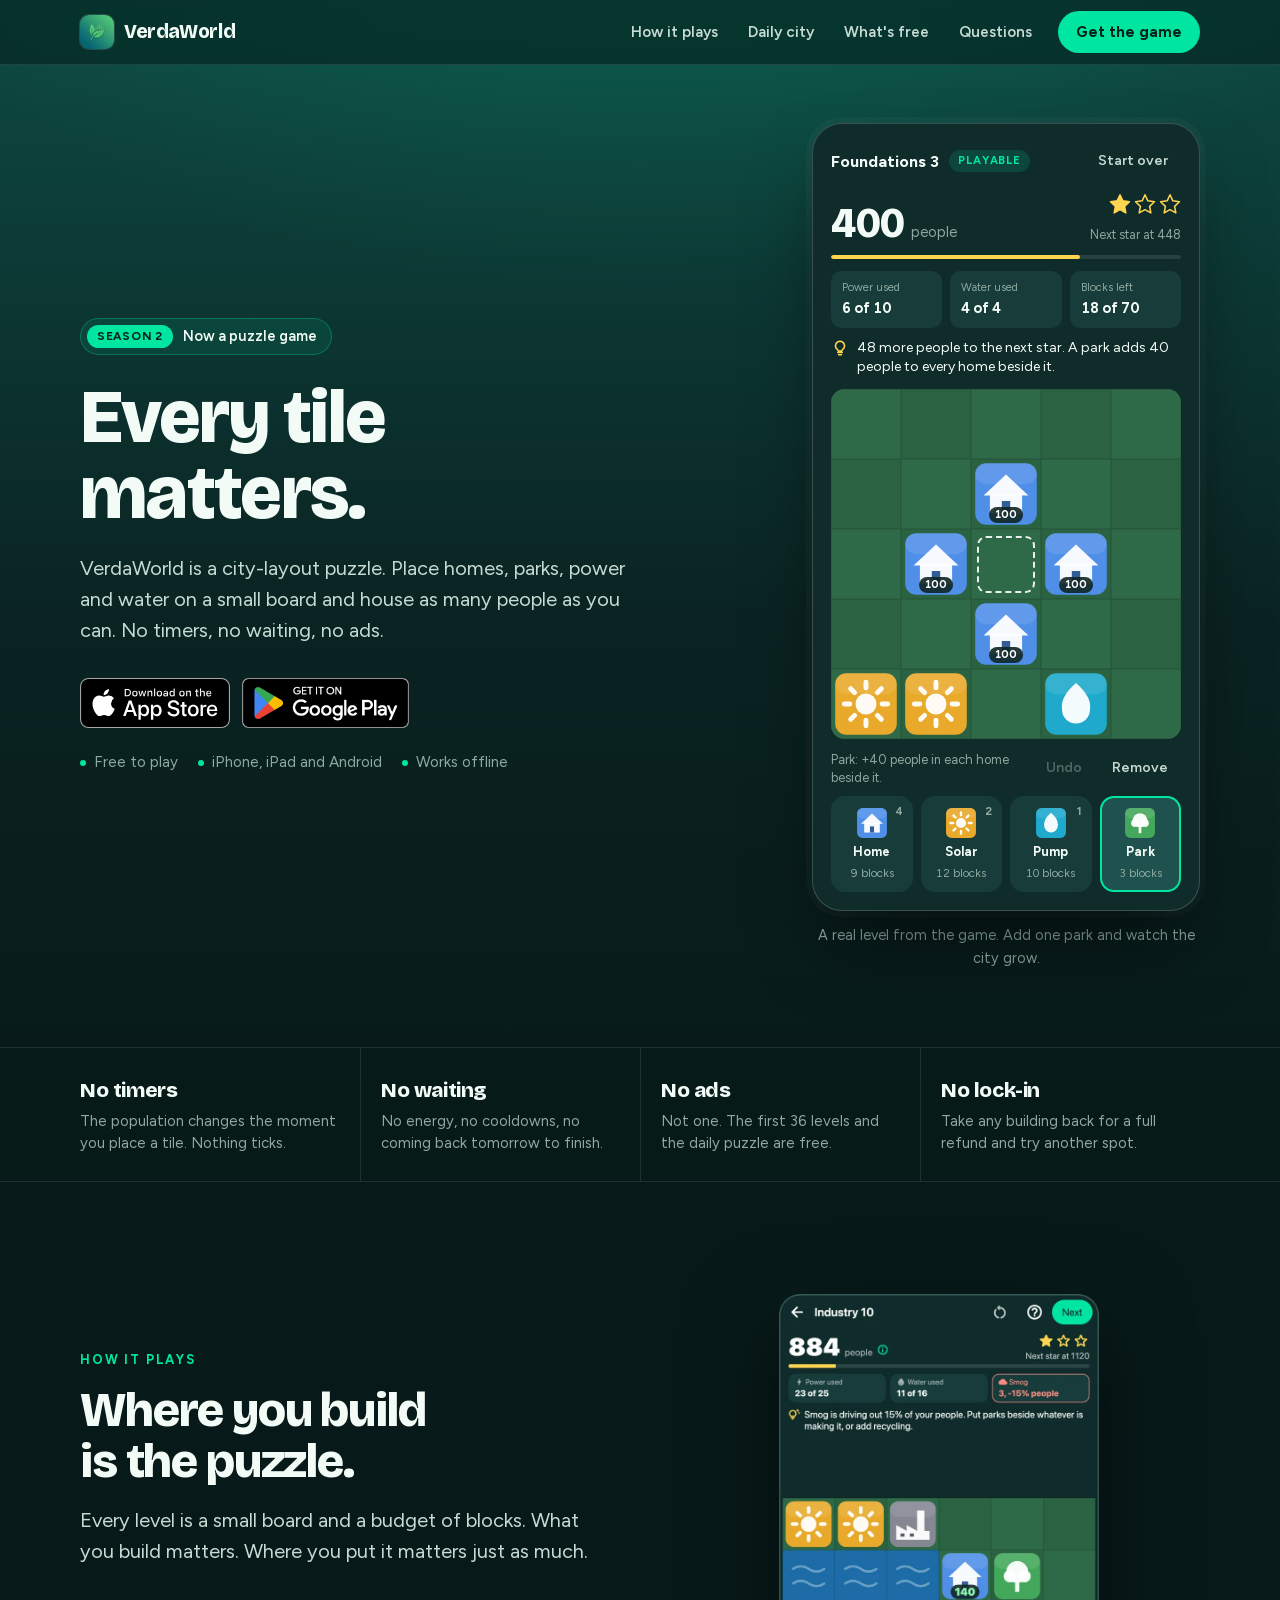
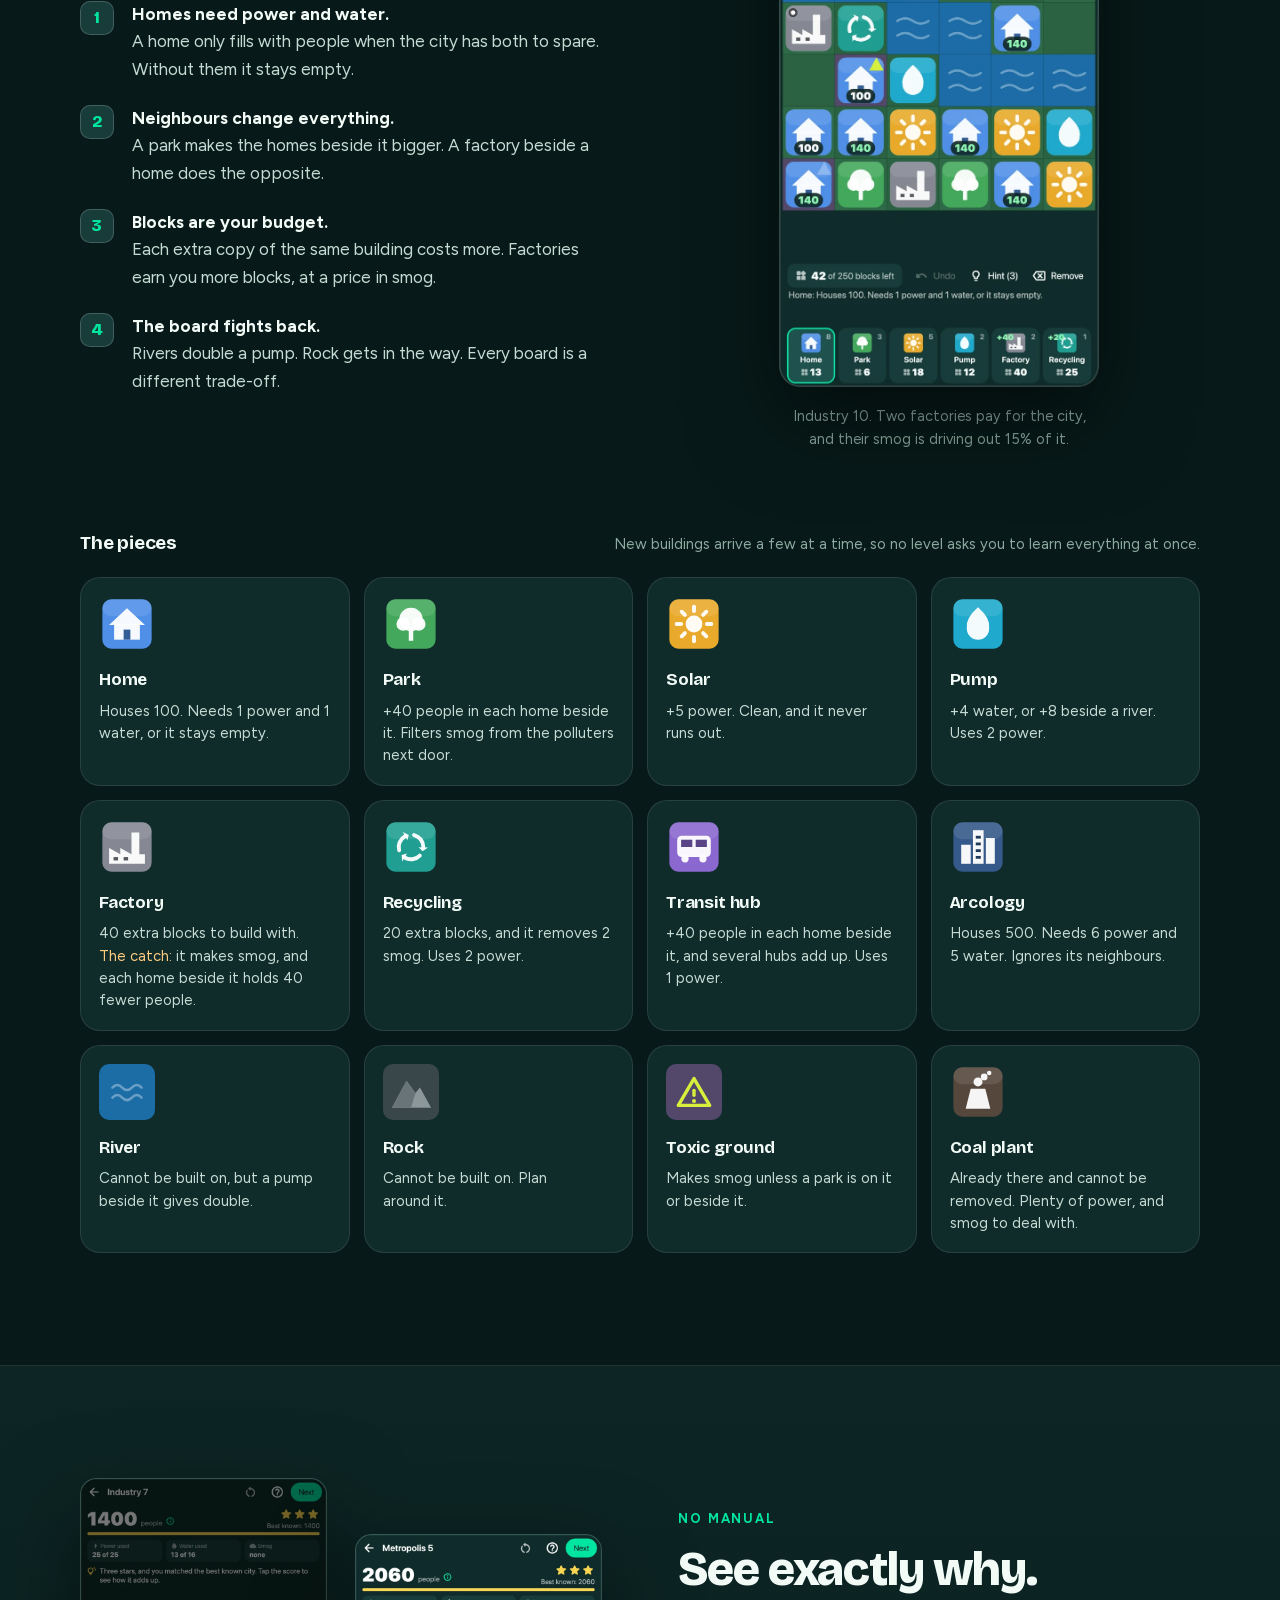
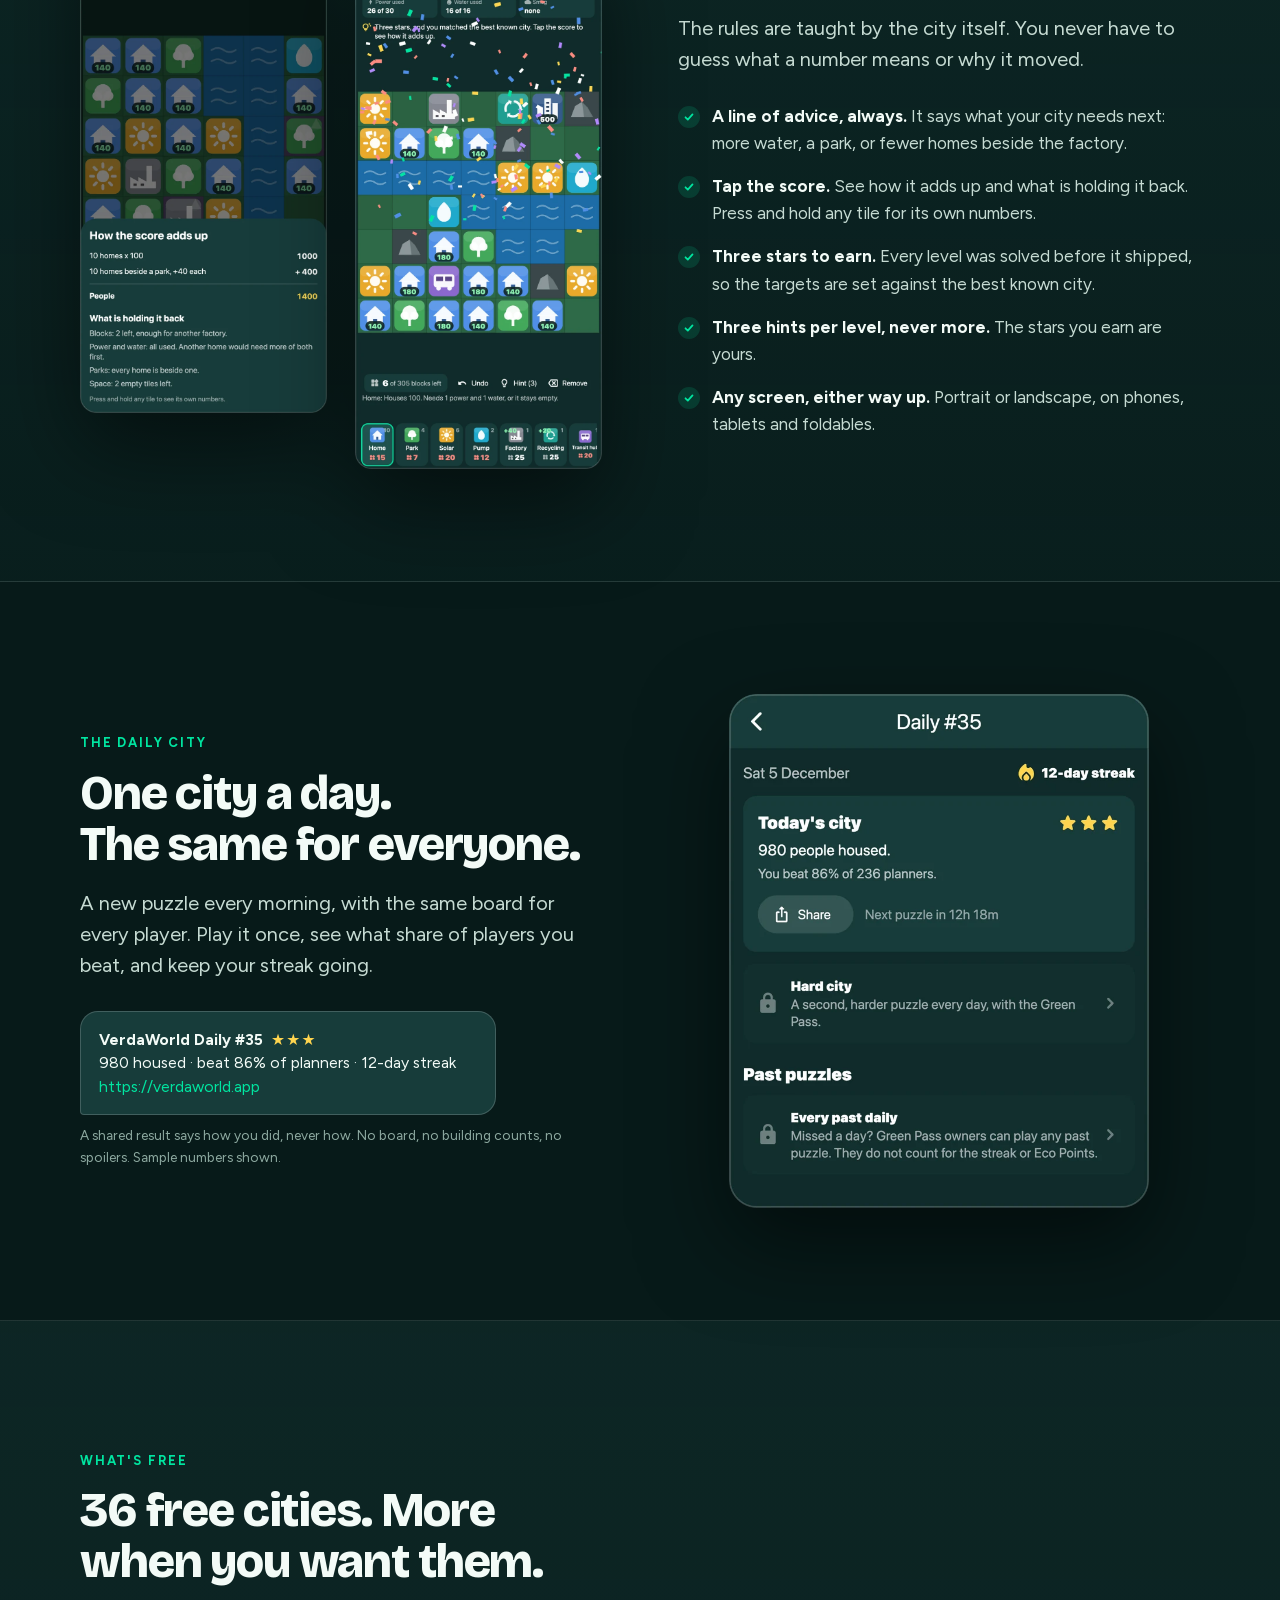
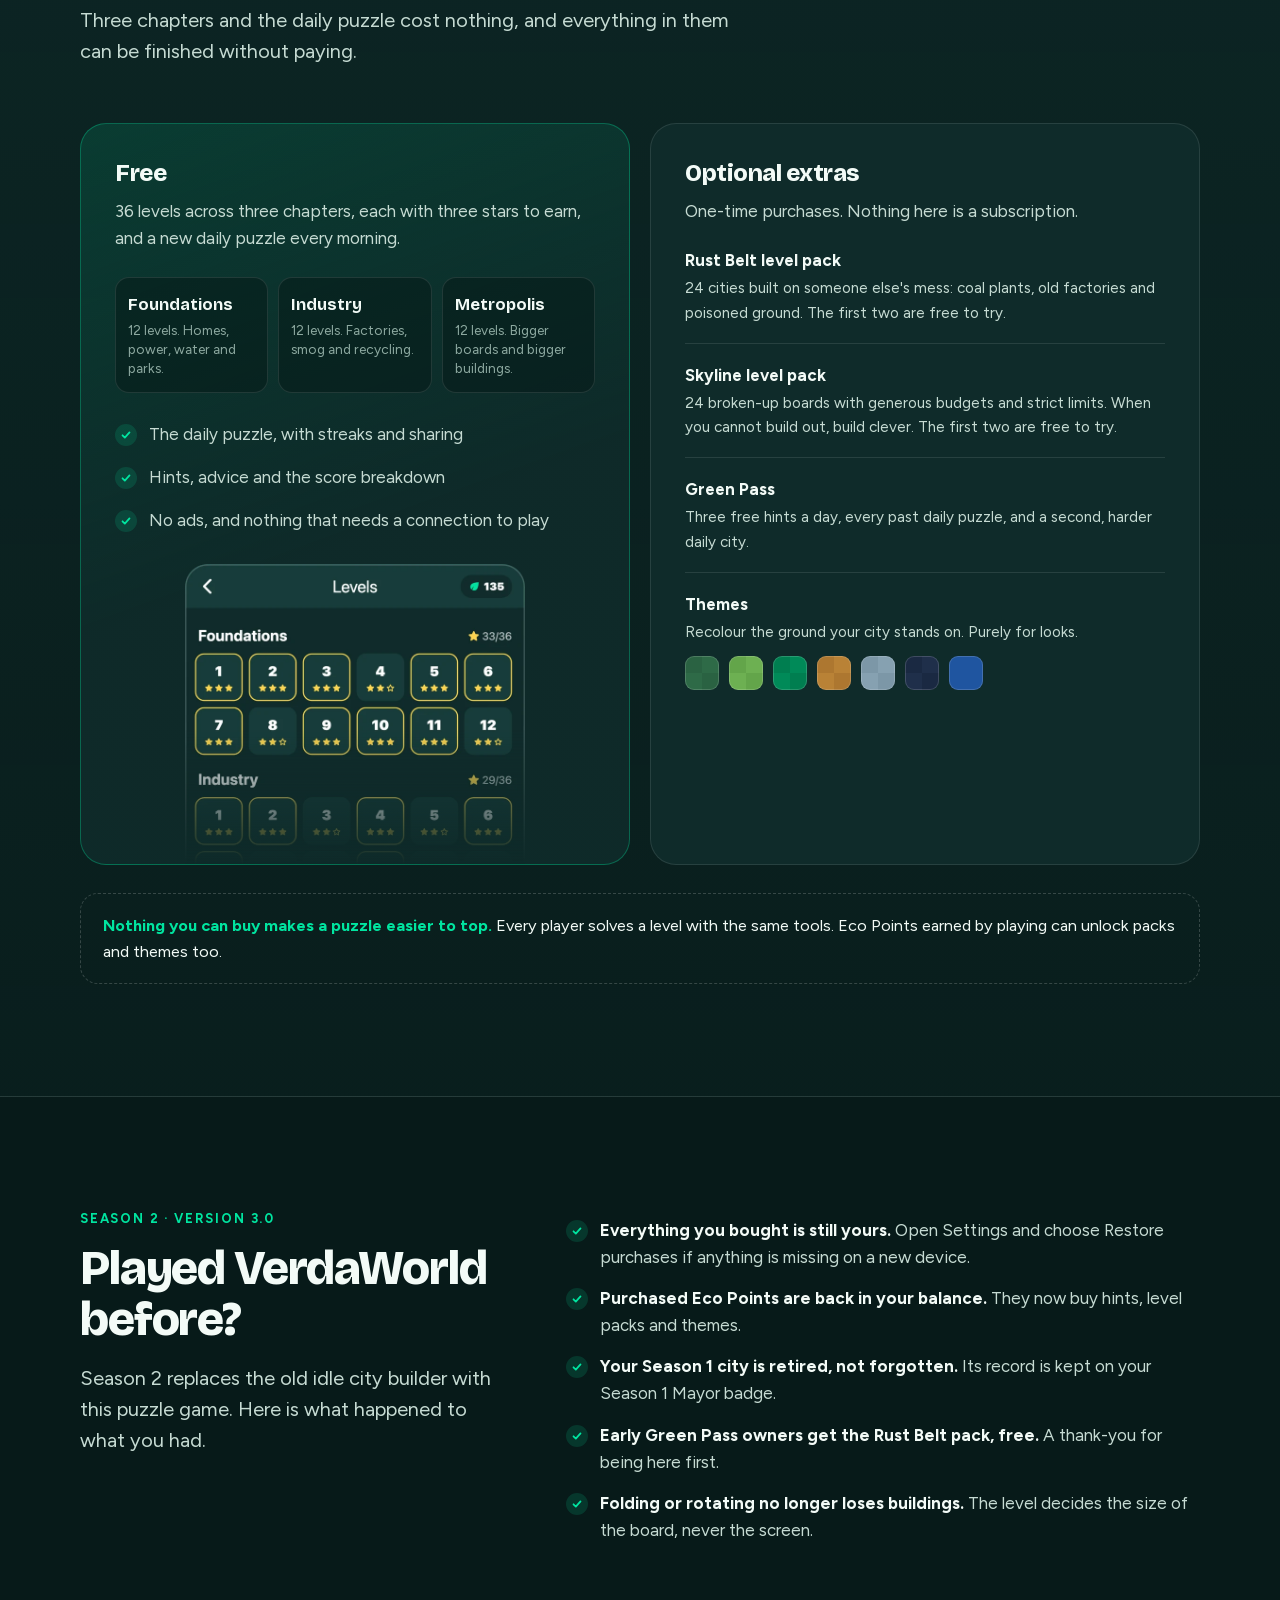
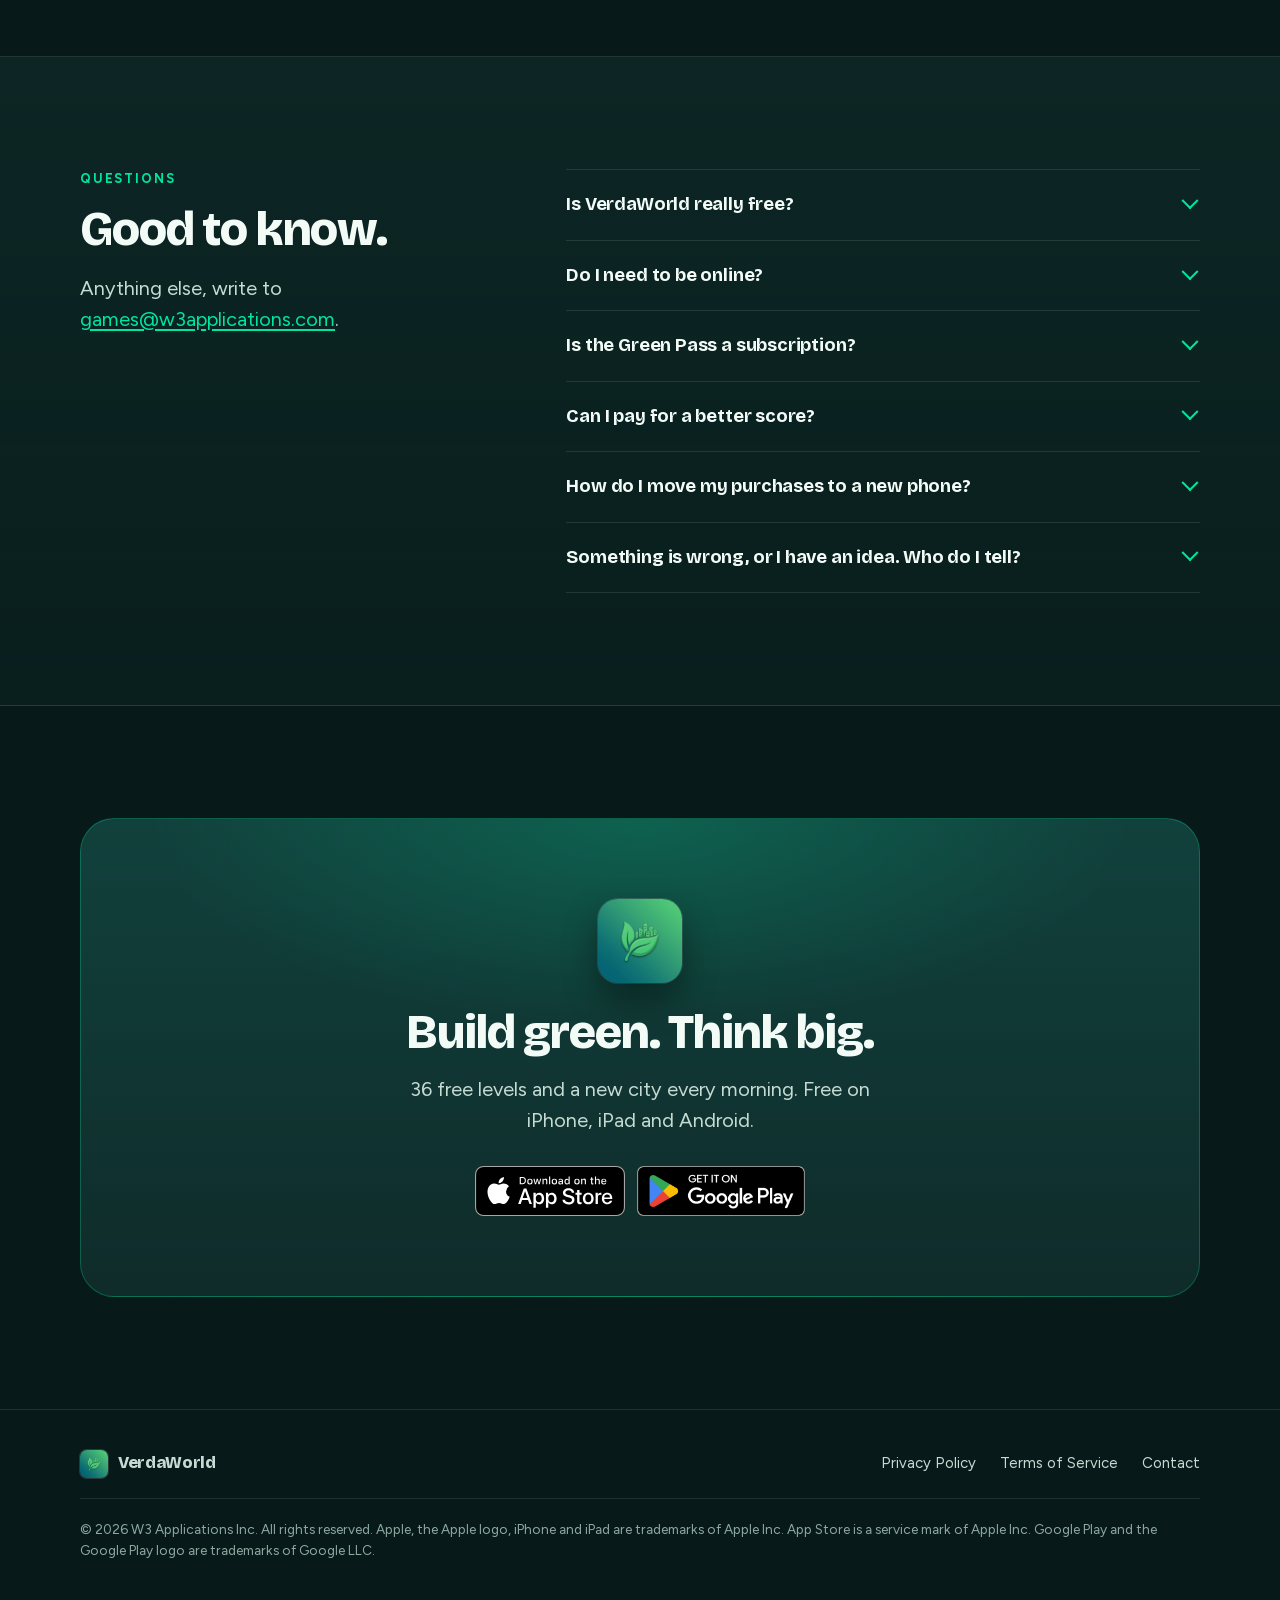
==== commit eebe17fb: "feat: redesign site for v3.0 Season 2 and add Terms of Service - Rewrite the home page around the la" ====
--- a/index.html
+++ b/index.html
@@ -2,920 +2,363 @@
 <html lang="en">
 <head>
   <meta charset="UTF-8" />
-  <meta name="viewport" content="width=device-width, initial-scale=1.0" />
-  <title>VerdaWorld — Build Green. Think Big. Save the Planet.</title>
-  <meta name="description" content="VerdaWorld is an eco-city builder game where you balance growth and sustainability. Build green energy, manage resources, and keep your city thriving." />
-  <meta property="og:title" content="VerdaWorld — Eco City Builder" />
-  <meta property="og:description" content="Build green. Think big. Save the planet. An eco-city builder game for iOS and Android." />
-  <meta property="og:image" content="https://verdaworld.app/hero.png" />
+  <meta name="viewport" content="width=device-width, initial-scale=1" />
+  <title>VerdaWorld: Eco City Puzzle</title>
+  <meta name="description" content="VerdaWorld is a city-layout puzzle for iPhone, iPad and Android. Place homes, parks, power and water on a small board and house as many people as you can. No timers, no waiting, no ads." />
+  <link rel="canonical" href="https://verdaworld.app/" />
+  <meta name="theme-color" content="#0E4A43" />
+  <meta name="apple-itunes-app" content="app-id=6760656180" />
+
+  <meta property="og:type" content="website" />
+  <meta property="og:site_name" content="VerdaWorld" />
+  <meta property="og:title" content="VerdaWorld: Eco City Puzzle" />
+  <meta property="og:description" content="Place homes, parks, power and water on a small board and house as many people as you can. No timers, no waiting, no ads." />
   <meta property="og:url" content="https://verdaworld.app/" />
-  <meta property="og:type" content="website" />
+  <meta property="og:image" content="https://verdaworld.app/assets/img/og.png" />
+  <meta property="og:image:width" content="1200" />
+  <meta property="og:image:height" content="630" />
+  <meta property="og:image:alt" content="VerdaWorld: every tile matters. A small city board with homes around a park." />
   <meta name="twitter:card" content="summary_large_image" />
-  <meta name="twitter:image" content="https://verdaworld.app/hero.png" />
-  <meta name="theme-color" content="#030D09" />
-  <link rel="canonical" href="https://verdaworld.app/" />
-  <link rel="icon" href="data:image/svg+xml,<svg xmlns='http://www.w3.org/2000/svg' viewBox='0 0 100 100'><text y='.9em' font-size='90'>🌍</text></svg>" />
+  <meta name="twitter:image" content="https://verdaworld.app/assets/img/og.png" />
+
+  <link rel="icon" href="favicon.ico" sizes="48x48" />
+  <link rel="icon" type="image/png" sizes="192x192" href="assets/img/icon-192.png" />
+  <link rel="apple-touch-icon" href="assets/img/apple-touch-icon.png" />
+  <link rel="preload" href="assets/fonts/bricolage-grotesque-latin.woff2" as="font" type="font/woff2" crossorigin />
+  <link rel="preload" href="assets/fonts/figtree-latin.woff2" as="font" type="font/woff2" crossorigin />
+  <link rel="stylesheet" href="assets/css/site.css" />
+
   <script type="application/ld+json">
   {
     "@context": "https://schema.org",
-    "@type": "MobileApplication",
+    "@type": ["VideoGame", "MobileApplication"],
     "name": "VerdaWorld",
+    "alternateName": "VerdaWorld: Eco City Puzzle",
+    "description": "A city-layout puzzle. Place homes, parks, power and water on a small board and house as many people as you can. No timers, no waiting, no ads.",
+    "url": "https://verdaworld.app/",
+    "image": "https://verdaworld.app/assets/img/og.png",
+    "applicationCategory": "GameApplication",
+    "genre": "Puzzle",
     "operatingSystem": "iOS, Android",
-    "applicationCategory": "GameApplication",
-    "description": "An eco-city builder game where you balance growth and sustainability. Build green energy, manage resources, and keep your city thriving.",
+    "softwareVersion": "3.0.0",
     "offers": { "@type": "Offer", "price": "0", "priceCurrency": "USD" },
-    "url": "https://verdaworld.app/",
-    "image": "https://verdaworld.app/hero.png",
-    "author": { "@type": "Organization", "name": "W3 Applications" }
+    "installUrl": [
+      "https://apps.apple.com/us/app/verdaworld/id6760656180",
+      "https://play.google.com/store/apps/details?id=com.w3applications.VerdaWorld"
+    ],
+    "author": { "@type": "Organization", "name": "W3 Applications Inc." },
+    "publisher": { "@type": "Organization", "name": "W3 Applications Inc." }
   }
   </script>
-  <link rel="preconnect" href="https://fonts.googleapis.com" />
-  <link rel="preconnect" href="https://fonts.gstatic.com" crossorigin />
-  <link href="https://fonts.googleapis.com/css2?family=Inter:wght@400;500;600;700;800;900&display=swap" rel="stylesheet" />
-  <style>
-    /* ─── Reset & Base ─── */
-    *, *::before, *::after { box-sizing: border-box; margin: 0; padding: 0; }
-    html { scroll-behavior: smooth; }
-    body {
-      font-family: 'Inter', -apple-system, BlinkMacSystemFont, sans-serif;
-      background: #030D09;
-      color: #E0F2E9;
-      overflow-x: hidden;
-      line-height: 1.6;
-    }
-    a { color: inherit; text-decoration: none; }
-    img { max-width: 100%; height: auto; display: block; }
-
-    /* ─── Utility ─── */
-    .container { max-width: 1100px; margin: 0 auto; padding: 0 24px; }
-    .section-label {
-      text-transform: uppercase;
-      font-size: 0.75rem;
-      font-weight: 700;
-      letter-spacing: 3px;
-      color: #00E5A0;
-      margin-bottom: 12px;
-    }
-    .section-title {
-      font-size: clamp(1.8rem, 4vw, 2.6rem);
-      font-weight: 800;
-      line-height: 1.15;
-      margin-bottom: 16px;
-    }
-    .section-subtitle {
-      font-size: 1.05rem;
-      color: rgba(224, 242, 233, 0.6);
-      max-width: 600px;
-    }
-    .gradient-text {
-      background: linear-gradient(135deg, #00E5A0, #00BCD4, #4CAF50);
-      -webkit-background-clip: text;
-      -webkit-text-fill-color: transparent;
-      background-clip: text;
-    }
-
-    /* ─── Floating Particles ─── */
-    .particles {
-      position: fixed;
-      inset: 0;
-      pointer-events: none;
-      z-index: 0;
-      overflow: hidden;
-    }
-    .particle {
-      position: absolute;
-      font-size: 24px;
-      opacity: 0;
-      animation: floatUp 14s linear infinite;
-    }
-    .particle:nth-child(1) { left: 5%;  animation-delay: 0s;   }
-    .particle:nth-child(2) { left: 15%; animation-delay: 2s;   }
-    .particle:nth-child(3) { left: 30%; animation-delay: 4s;   }
-    .particle:nth-child(4) { left: 50%; animation-delay: 1s;   }
-    .particle:nth-child(5) { left: 65%; animation-delay: 6s;   }
-    .particle:nth-child(6) { left: 80%; animation-delay: 3s;   }
-    .particle:nth-child(7) { left: 92%; animation-delay: 5s;   }
-    .particle:nth-child(8) { left: 42%; animation-delay: 7.5s; }
-    .particle:nth-child(9) { left: 72%; animation-delay: 9s;   }
-    .particle:nth-child(10){ left: 22%; animation-delay: 10.5s;}
-    @keyframes floatUp {
-      0%   { transform: translateY(100vh) scale(0.5); opacity: 0; }
-      10%  { opacity: 0.25; }
-      80%  { opacity: 0.2; }
-      100% { transform: translateY(-10vh) scale(1.1); opacity: 0; }
-    }
-
-    /* ─── Nav ─── */
-    .nav {
-      position: fixed;
-      top: 0;
-      left: 0;
-      right: 0;
-      z-index: 100;
-      padding: 16px 0;
-      background: rgba(3, 13, 9, 0.7);
-      backdrop-filter: blur(20px);
-      -webkit-backdrop-filter: blur(20px);
-      border-bottom: 1px solid rgba(0, 229, 160, 0.08);
-      transition: background 0.3s;
-    }
-    .nav .container {
-      display: flex;
-      align-items: center;
-      justify-content: space-between;
-    }
-    .nav-logo {
-      font-size: 1.25rem;
-      font-weight: 900;
-      letter-spacing: 2px;
-    }
-    .nav-links { display: flex; gap: 28px; align-items: center; }
-    .nav-links a {
-      font-size: 0.875rem;
-      font-weight: 600;
-      color: rgba(224, 242, 233, 0.65);
-      transition: color 0.2s;
-    }
-    .nav-links a:hover { color: #00E5A0; }
-    .nav-cta {
-      padding: 8px 20px !important;
-      background: linear-gradient(135deg, rgba(0,229,160,0.2), rgba(0,188,212,0.2)) !important;
-      border: 1px solid rgba(0,229,160,0.4) !important;
-      border-radius: 10px !important;
-      color: #00E5A0 !important;
-      transition: all 0.25s !important;
-    }
-    .nav-cta:hover {
-      background: linear-gradient(135deg, rgba(0,229,160,0.35), rgba(0,188,212,0.35)) !important;
-      box-shadow: 0 0 20px rgba(0,229,160,0.15) !important;
-    }
-
-    /* ─── Hero ─── */
-    .hero {
-      position: relative;
-      min-height: 100vh;
-      display: flex;
-      align-items: center;
-      justify-content: center;
-      text-align: center;
-      padding: 120px 24px 80px;
-      overflow: hidden;
-    }
-    .hero::before {
-      content: '';
-      position: absolute;
-      inset: 0;
-      background: radial-gradient(ellipse at 50% 80%, rgba(0,229,160,0.06) 0%, transparent 60%),
-                  radial-gradient(ellipse at 20% 20%, rgba(0,188,212,0.04) 0%, transparent 50%);
-    }
-    .hero-content { position: relative; z-index: 2; max-width: 720px; }
-    .hero-emoji {
-      font-size: 48px;
-      margin-bottom: 20px;
-      animation: bounce 2.5s ease-in-out infinite;
-    }
-    @keyframes bounce {
-      0%, 100% { transform: translateY(0); }
-      50% { transform: translateY(-10px); }
-    }
-    .hero-title {
-      font-size: clamp(2.8rem, 7vw, 4.5rem);
-      font-weight: 900;
-      letter-spacing: 6px;
-      line-height: 1.05;
-      margin-bottom: 20px;
-      text-shadow: 0 0 40px rgba(0,229,160,0.2), 0 0 80px rgba(0,188,212,0.1);
-    }
-    .hero-tagline {
-      font-size: clamp(1rem, 2.5vw, 1.3rem);
-      color: rgba(224, 242, 233, 0.6);
-      font-style: italic;
-      letter-spacing: 1px;
-      margin-bottom: 40px;
-    }
-    .hero-badge {
-      display: inline-flex;
-      align-items: center;
-      gap: 10px;
-      padding: 8px 18px 8px 8px;
-      margin-bottom: 36px;
-      border-radius: 999px;
-      font-size: 0.82rem;
-      font-weight: 600;
-      color: rgba(224, 242, 233, 0.85);
-      background: rgba(0, 229, 160, 0.07);
-      border: 1px solid rgba(0, 229, 160, 0.25);
-      transition: all 0.25s;
-    }
-    .hero-badge:hover {
-      background: rgba(0, 229, 160, 0.14);
-      border-color: rgba(0, 229, 160, 0.5);
-      box-shadow: 0 0 20px rgba(0, 229, 160, 0.12);
-    }
-    .hero-badge-pill {
-      padding: 3px 10px;
-      border-radius: 999px;
-      font-size: 0.68rem;
-      font-weight: 800;
-      letter-spacing: 1px;
-      background: linear-gradient(135deg, #00E5A0, #00BCD4);
-      color: #030D09;
-    }
-    .hero-buttons { display: flex; gap: 16px; justify-content: center; flex-wrap: wrap; }
-    .btn {
-      display: inline-flex;
-      align-items: center;
-      gap: 10px;
-      padding: 14px 32px;
-      font-size: 1rem;
-      font-weight: 700;
-      border-radius: 14px;
-      border: none;
-      cursor: pointer;
-      transition: all 0.3s cubic-bezier(0.4, 0, 0.2, 1);
-      font-family: inherit;
-    }
-    .btn-primary {
-      background: linear-gradient(135deg, #00E5A0, #00BCD4);
-      color: #030D09;
-      box-shadow: 0 4px 24px rgba(0, 229, 160, 0.25);
-    }
-    .btn-primary:hover {
-      transform: translateY(-2px);
-      box-shadow: 0 8px 32px rgba(0, 229, 160, 0.35);
-    }
-    .btn-secondary {
-      background: rgba(255, 255, 255, 0.06);
-      color: #E0F2E9;
-      border: 1px solid rgba(0, 229, 160, 0.25);
-      backdrop-filter: blur(12px);
-    }
-    .btn-secondary:hover {
-      background: rgba(0, 229, 160, 0.1);
-      border-color: rgba(0, 229, 160, 0.5);
-      transform: translateY(-2px);
-    }
-    .btn-icon { font-size: 1.2em; }
-
-    /* ─── Hero Image ─── */
-    .hero-image-wrapper {
-      position: relative;
-      margin: 80px auto 0;
-      max-width: 900px;
-      z-index: 2;
-    }
-    .hero-image-wrapper::before {
-      content: '';
-      position: absolute;
-      inset: -2px;
-      border-radius: 22px;
-      background: linear-gradient(135deg, rgba(0,229,160,0.3), rgba(0,188,212,0.15), rgba(76,175,80,0.3));
-      z-index: -1;
-    }
-    .hero-image-wrapper::after {
-      content: '';
-      position: absolute;
-      inset: 0;
-      border-radius: 20px;
-      box-shadow: 0 30px 80px rgba(0,0,0,0.5), 0 0 60px rgba(0,229,160,0.08);
-      z-index: -1;
-    }
-    .hero-image {
-      border-radius: 20px;
-      width: 100%;
-      object-fit: cover;
-      aspect-ratio: 16/9;
-    }
-
-    /* ─── Features ─── */
-    .features {
-      position: relative;
-      padding: 120px 0;
-      z-index: 1;
-    }
-    .features-header {
-      text-align: center;
-      margin-bottom: 64px;
-    }
-    .features-header .section-subtitle { margin: 0 auto; }
-    .features-grid {
-      display: grid;
-      grid-template-columns: repeat(auto-fit, minmax(300px, 1fr));
-      gap: 20px;
-    }
-    .feature-card {
-      position: relative;
-      padding: 32px 28px;
-      border-radius: 18px;
-      background: linear-gradient(145deg, rgba(10,46,26,0.6), rgba(5,21,16,0.8));
-      border: 1px solid rgba(0,229,160,0.1);
-      transition: all 0.35s cubic-bezier(0.4, 0, 0.2, 1);
-      overflow: hidden;
-    }
-    .feature-card::before {
-      content: '';
-      position: absolute;
-      inset: 0;
-      border-radius: 18px;
-      background: radial-gradient(circle at top left, rgba(0,229,160,0.05), transparent 60%);
-      opacity: 0;
-      transition: opacity 0.35s;
-    }
-    .feature-card:hover {
-      border-color: rgba(0,229,160,0.25);
-      transform: translateY(-4px);
-      box-shadow: 0 12px 40px rgba(0,0,0,0.3), 0 0 20px rgba(0,229,160,0.05);
-    }
-    .feature-card:hover::before { opacity: 1; }
-    .feature-emoji {
-      font-size: 36px;
-      margin-bottom: 16px;
-      display: block;
-    }
-    .feature-title {
-      font-size: 1.15rem;
-      font-weight: 700;
-      margin-bottom: 8px;
-      color: #fff;
-    }
-    .feature-desc {
-      font-size: 0.9rem;
-      color: rgba(224,242,233,0.55);
-      line-height: 1.6;
-    }
-
-    /* ─── Eco Shop ─── */
-    .eco-shop {
-      position: relative;
-      padding: 100px 0 120px;
-      z-index: 1;
-      background: linear-gradient(180deg, transparent, rgba(0,188,212,0.025) 50%, transparent);
-    }
-    .eco-shop-header { text-align: center; margin-bottom: 56px; }
-    .eco-shop-header .section-subtitle { margin: 0 auto; }
-    .upgrade-grid {
-      display: grid;
-      grid-template-columns: repeat(auto-fit, minmax(210px, 1fr));
-      gap: 14px;
-      margin-bottom: 64px;
-    }
-    .upgrade-chip {
-      display: flex;
-      align-items: center;
-      gap: 12px;
-      padding: 14px 16px;
-      border-radius: 14px;
-      background: linear-gradient(145deg, rgba(10,46,26,0.5), rgba(5,21,16,0.7));
-      border: 1px solid rgba(0,229,160,0.1);
-      transition: all 0.3s cubic-bezier(0.4, 0, 0.2, 1);
-    }
-    .upgrade-chip:hover {
-      border-color: rgba(0,229,160,0.3);
-      transform: translateY(-3px);
-      box-shadow: 0 8px 24px rgba(0,0,0,0.25);
-    }
-    .upgrade-chip-emoji { font-size: 26px; flex-shrink: 0; }
-    .upgrade-chip-name {
-      font-size: 0.92rem;
-      font-weight: 700;
-      color: #fff;
-      margin-bottom: 2px;
-    }
-    .upgrade-chip-desc {
-      font-size: 0.78rem;
-      color: rgba(224,242,233,0.5);
-      line-height: 1.4;
-    }
-    .premium-grid {
-      display: grid;
-      grid-template-columns: repeat(auto-fit, minmax(280px, 1fr));
-      gap: 20px;
-      max-width: 860px;
-      margin: 0 auto;
-    }
-    .premium-card {
-      position: relative;
-      padding: 32px 28px;
-      border-radius: 18px;
-      text-align: center;
-      background: linear-gradient(145deg, rgba(10,46,26,0.6), rgba(5,21,16,0.8));
-      border: 1px solid rgba(0,229,160,0.12);
-      transition: all 0.35s cubic-bezier(0.4, 0, 0.2, 1);
-      overflow: hidden;
-    }
-    .premium-card:hover {
-      transform: translateY(-4px);
-      box-shadow: 0 12px 40px rgba(0,0,0,0.3);
-    }
-    .premium-card.featured {
-      border-color: rgba(255, 213, 79, 0.35);
-      background: linear-gradient(145deg, rgba(46,38,10,0.45), rgba(5,21,16,0.85));
-    }
-    .premium-card.featured:hover { box-shadow: 0 12px 40px rgba(0,0,0,0.3), 0 0 24px rgba(255,213,79,0.08); }
-    .premium-tag {
-      position: absolute;
-      top: 14px;
-      right: 14px;
-      padding: 3px 10px;
-      border-radius: 999px;
-      font-size: 0.65rem;
-      font-weight: 800;
-      letter-spacing: 1px;
-      text-transform: uppercase;
-      background: rgba(255, 213, 79, 0.15);
-      border: 1px solid rgba(255, 213, 79, 0.35);
-      color: #FFD54F;
-    }
-    .premium-emoji { font-size: 40px; margin-bottom: 14px; }
-    .premium-title { font-size: 1.15rem; font-weight: 800; color: #fff; margin-bottom: 8px; }
-    .premium-desc { font-size: 0.88rem; color: rgba(224,242,233,0.55); line-height: 1.6; }
-    .eco-shop-note {
-      text-align: center;
-      margin-top: 32px;
-      font-size: 0.82rem;
-      color: rgba(224,242,233,0.4);
-    }
-
-    /* ─── How It Works ─── */
-    .how-it-works {
-      position: relative;
-      padding: 100px 0 120px;
-      z-index: 1;
-      background: linear-gradient(180deg, transparent, rgba(0,229,160,0.02) 50%, transparent);
-    }
-    .how-header {
-      text-align: center;
-      margin-bottom: 72px;
-    }
-    .how-header .section-subtitle { margin: 0 auto; }
-    .steps {
-      display: grid;
-      grid-template-columns: repeat(3, 1fr);
-      gap: 32px;
-      position: relative;
-    }
-    .steps::before {
-      content: '';
-      position: absolute;
-      top: 50px;
-      left: 15%;
-      right: 15%;
-      height: 2px;
-      background: linear-gradient(90deg, transparent, rgba(0,229,160,0.2), rgba(0,188,212,0.2), transparent);
-    }
-    .step {
-      text-align: center;
-      position: relative;
-    }
-    .step-number {
-      width: 56px;
-      height: 56px;
-      border-radius: 50%;
-      display: inline-flex;
-      align-items: center;
-      justify-content: center;
-      font-size: 1.3rem;
-      font-weight: 800;
-      margin-bottom: 24px;
-      position: relative;
-      z-index: 2;
-      background: linear-gradient(135deg, rgba(0,229,160,0.2), rgba(0,188,212,0.15));
-      border: 2px solid rgba(0,229,160,0.3);
-      color: #00E5A0;
-      box-shadow: 0 0 24px rgba(0,229,160,0.1);
-    }
-    .step-emoji {
-      font-size: 40px;
-      margin-bottom: 16px;
-      display: block;
-    }
-    .step-title {
-      font-size: 1.2rem;
-      font-weight: 700;
-      margin-bottom: 8px;
-      color: #fff;
-    }
-    .step-desc {
-      font-size: 0.9rem;
-      color: rgba(224,242,233,0.5);
-      max-width: 280px;
-      margin: 0 auto;
-    }
-
-    /* ─── CTA ─── */
-    .cta {
-      position: relative;
-      padding: 100px 0;
-      text-align: center;
-      z-index: 1;
-    }
-    .cta-box {
-      padding: 64px 40px;
-      border-radius: 24px;
-      background: linear-gradient(145deg, rgba(10,46,26,0.7), rgba(5,21,16,0.9));
-      border: 1px solid rgba(0,229,160,0.12);
-      position: relative;
-      overflow: hidden;
-    }
-    .cta-box::before {
-      content: '';
-      position: absolute;
-      top: -50%;
-      left: -50%;
-      width: 200%;
-      height: 200%;
-      background: radial-gradient(circle, rgba(0,229,160,0.03) 0%, transparent 50%);
-      animation: rotateBg 20s linear infinite;
-    }
-    @keyframes rotateBg {
-      from { transform: rotate(0deg); }
-      to { transform: rotate(360deg); }
-    }
-    .cta-content { position: relative; z-index: 2; }
-    .cta-emoji { font-size: 56px; margin-bottom: 20px; }
-    .cta .section-title { margin-bottom: 12px; }
-    .cta .section-subtitle { margin: 0 auto 36px; }
-    .cta-buttons { display: flex; gap: 16px; justify-content: center; flex-wrap: wrap; align-items: center; }
-    .store-badge {
-      display: inline-block;
-      transition: all 0.3s;
-      cursor: pointer;
-    }
-    .store-badge:hover {
-      transform: translateY(-2px);
-      filter: brightness(1.15);
-    }
-    .store-badge img {
-      height: 54px;
-      width: auto;
-    }
-    .store-badge-google img {
-      height: 80px;
-    }
-
-    /* ─── Footer ─── */
-    .footer {
-      position: relative;
-      z-index: 1;
-      padding: 40px 0;
-      border-top: 1px solid rgba(0,229,160,0.08);
-    }
-    .footer .container {
-      display: flex;
-      align-items: center;
-      justify-content: space-between;
-      flex-wrap: wrap;
-      gap: 16px;
-    }
-    .footer-copy {
-      font-size: 0.85rem;
-      color: rgba(224,242,233,0.35);
-    }
-    .footer-links { display: flex; gap: 24px; }
-    .footer-links a {
-      font-size: 0.85rem;
-      color: rgba(224,242,233,0.4);
-      transition: color 0.2s;
-    }
-    .footer-links a:hover { color: #00E5A0; }
-
-    /* ─── Reveal Animation ─── */
-    .reveal {
-      opacity: 0;
-      transform: translateY(30px);
-      transition: opacity 0.7s cubic-bezier(0.4, 0, 0.2, 1), transform 0.7s cubic-bezier(0.4, 0, 0.2, 1);
-    }
-    .reveal.visible {
-      opacity: 1;
-      transform: translateY(0);
-    }
-
-    /* ─── Responsive ─── */
-    @media (max-width: 768px) {
-      .nav-links a:not(.nav-cta) { display: none; }
-      .steps {
-        grid-template-columns: 1fr;
-        gap: 40px;
-      }
-      .steps::before { display: none; }
-      .features-grid { grid-template-columns: 1fr; }
-      .hero { padding: 100px 20px 60px; }
-      .hero-image-wrapper { margin-top: 48px; }
-      .cta-box { padding: 48px 24px; }
-    }
-    @media (max-width: 480px) {
-      .hero-title { letter-spacing: 3px; }
-      .hero-badge { font-size: 0.72rem; max-width: 92%; text-align: left; }
-      .upgrade-grid { grid-template-columns: 1fr 1fr; }
-      .hero-buttons { flex-direction: column; align-items: center; }
-      .cta-buttons { flex-direction: column; align-items: center; }
-    }
-  </style>
 </head>
 <body>
-  <!-- Particles -->
-  <div class="particles" aria-hidden="true">
-    <span class="particle">🌳</span>
-    <span class="particle">⚡</span>
-    <span class="particle">🏠</span>
-    <span class="particle">💧</span>
-    <span class="particle">🌍</span>
-    <span class="particle">🏭</span>
-    <span class="particle">☀️</span>
-    <span class="particle">🌱</span>
-    <span class="particle">🏗️</span>
-    <span class="particle">🌿</span>
+  <a class="skip" href="#main">Skip to content</a>
+
+  <svg class="sprite" width="0" height="0" aria-hidden="true" focusable="false">
+    <symbol id="b-H" viewBox="0 0 100 100"><rect x="6" y="6" width="88" height="88" rx="16" fill="#4F8FE8"/><rect x="6" y="6" width="88" height="30" rx="16" fill="#fff" fill-opacity=".1"/><path fill="#fff" fill-opacity=".95" d="M18 52 50 22 82 52Z"/><rect fill="#fff" fill-opacity=".95" x="27" y="50" width="46" height="28"/><rect fill="#335D97" x="44" y="60" width="12" height="18"/></symbol>
+    <symbol id="b-P" viewBox="0 0 100 100"><rect x="6" y="6" width="88" height="88" rx="16" fill="#43A85B"/><rect x="6" y="6" width="88" height="30" rx="16" fill="#fff" fill-opacity=".1"/><rect fill="#fff" fill-opacity=".95" x="46" y="56" width="8" height="24"/><circle fill="#fff" fill-opacity=".95" cx="50" cy="42" r="21"/><circle fill="#fff" fill-opacity=".95" cx="36" cy="50" r="12"/><circle fill="#fff" fill-opacity=".95" cx="64" cy="50" r="12"/></symbol>
+    <symbol id="b-S" viewBox="0 0 100 100"><rect x="6" y="6" width="88" height="88" rx="16" fill="#E9A92B"/><rect x="6" y="6" width="88" height="30" rx="16" fill="#fff" fill-opacity=".1"/><circle fill="#fff" fill-opacity=".95" cx="50" cy="50" r="15"/><path d="M73 50L81 50M66.26 66.26L71.92 71.92M50 73L50 81M33.74 66.26L28.08 71.92M27 50L19 50M33.74 33.74L28.08 28.08M50 27L50 19M66.26 33.74L71.92 28.08" stroke="#fff" stroke-opacity=".95" stroke-width="7" stroke-linecap="round" fill="none"/></symbol>
+    <symbol id="b-W" viewBox="0 0 100 100"><rect x="6" y="6" width="88" height="88" rx="16" fill="#1FA9CC"/><rect x="6" y="6" width="88" height="30" rx="16" fill="#fff" fill-opacity=".1"/><path fill="#fff" fill-opacity=".95" d="M50 20Q73 40 70 58A20 20 0 0 1 30 58Q27 40 50 20Z"/></symbol>
+    <symbol id="b-F" viewBox="0 0 100 100"><rect x="6" y="6" width="88" height="88" rx="16" fill="#858893"/><rect x="6" y="6" width="88" height="30" rx="16" fill="#fff" fill-opacity=".1"/><path fill="#fff" fill-opacity=".95" d="M18 80V52L38 63V52L58 63V24H72V63H82V80Z"/><rect fill="#565860" x="26" y="68" width="8" height="6"/><rect fill="#565860" x="44" y="68" width="8" height="6"/></symbol>
+    <symbol id="b-R" viewBox="0 0 100 100"><rect x="6" y="6" width="88" height="88" rx="16" fill="#1F9E91"/><rect x="6" y="6" width="88" height="30" rx="16" fill="#fff" fill-opacity=".1"/><path d="M55.44 28.68A22 22 0 0 1 71.99 50.52M65.74 65.37A22 22 0 0 1 38.55 68.79M28.82 55.94A22 22 0 0 1 39.45 30.69" stroke="#fff" stroke-opacity=".95" stroke-width="7" stroke-linecap="round" fill="none"/><path fill="#fff" fill-opacity=".95" d="M70.71 57.41L80.49 50.72L63.5 50.32ZM33.22 64.23L34.13 76.05L42.98 61.53ZM46.06 28.36L35.38 23.23L43.53 38.15Z"/></symbol>
+    <symbol id="b-T" viewBox="0 0 100 100"><rect x="6" y="6" width="88" height="88" rx="16" fill="#8A68CF"/><rect x="6" y="6" width="88" height="30" rx="16" fill="#fff" fill-opacity=".1"/><rect fill="#fff" fill-opacity=".95" x="20" y="30" width="60" height="38" rx="8"/><rect fill="#5A4487" x="27" y="37" width="20" height="13"/><rect fill="#5A4487" x="53" y="37" width="20" height="13"/><circle fill="#fff" fill-opacity=".95" cx="34" cy="71" r="6.5"/><circle fill="#fff" fill-opacity=".95" cx="66" cy="71" r="6.5"/></symbol>
+    <symbol id="b-A" viewBox="0 0 100 100"><rect x="6" y="6" width="88" height="88" rx="16" fill="#35598A"/><rect x="6" y="6" width="88" height="30" rx="16" fill="#fff" fill-opacity=".1"/><rect fill="#fff" fill-opacity=".95" x="20" y="46" width="17" height="34"/><rect fill="#fff" fill-opacity=".95" x="41" y="20" width="19" height="60"/><rect fill="#fff" fill-opacity=".95" x="64" y="34" width="16" height="46"/><rect fill="#223A5A" x="46" y="30" width="9" height="5"/><rect fill="#223A5A" x="46" y="42" width="9" height="5"/><rect fill="#223A5A" x="46" y="54" width="9" height="5"/><rect fill="#223A5A" x="46" y="66" width="9" height="5"/></symbol>
+    <symbol id="b-C" viewBox="0 0 100 100"><rect x="6" y="6" width="88" height="88" rx="16" fill="#55473C"/><rect x="6" y="6" width="88" height="30" rx="16" fill="#fff" fill-opacity=".1"/><path fill="#fff" fill-opacity=".95" d="M28 80 37 44H63L72 80Z"/><circle fill="#fff" fill-opacity=".95" cx="50" cy="32" r="8"/><circle fill="#fff" fill-opacity=".95" cx="61" cy="23" r="6"/><circle fill="#fff" fill-opacity=".95" cx="70" cy="16" r="4"/></symbol>
+    <symbol id="g-river" viewBox="0 0 100 100"><rect width="100" height="100" fill="#1C6CA6"/><path d="M24 42q8.7-9 17.3 0t17.4 0 17.3 0M24 60q8.7-9 17.3 0t17.4 0 17.3 0" stroke="#fff" stroke-opacity=".35" stroke-width="4.5" stroke-linecap="round" fill="none"/></symbol>
+    <symbol id="g-rock" viewBox="0 0 100 100"><rect width="100" height="100" fill="#39474A"/><path d="M16 78 42 30 58 52 66 42 86 78Z" fill="#8C979A"/><path d="M42 30 58 52 50 78H16Z" fill="#687477"/></symbol>
+    <symbol id="g-toxic" viewBox="0 0 100 100"><rect width="100" height="100" fill="#54486A"/><path d="M50 26 78 74H22Z" fill="none" stroke="#D7F03C" stroke-width="6" stroke-linejoin="round"/><rect x="47" y="44" width="6" height="15" rx="3" fill="#D7F03C"/><circle cx="50" cy="66" r="3.6" fill="#D7F03C"/></symbol>
+    <symbol id="i-star" viewBox="0 0 100 100"><path d="M50 8 62.9 35.6 93 39.6 70.9 60.6 76.5 90.5 50 75.9 23.5 90.5 29.1 60.6 7 39.6 37.1 35.6Z"/></symbol>
+  </svg>
+
+  <div class="backdrop">
+    <header class="site-header">
+      <div class="wrap">
+        <a class="brand" href="./" aria-label="VerdaWorld home">
+          <img src="assets/img/icon-192.png" alt="" width="34" height="34" />
+          <span>VerdaWorld</span>
+        </a>
+        <nav class="site-nav" aria-label="Main">
+          <a href="#how">How it plays</a>
+          <a href="#daily">Daily city</a>
+          <a href="#free">What's free</a>
+          <a href="#faq">Questions</a>
+          <a class="nav-cta" href="#download">Get the game</a>
+        </nav>
+      </div>
+    </header>
+
+    <main id="main">
+      <!-- Hero -->
+      <section class="hero">
+        <div class="wrap">
+          <div class="hero-copy">
+            <a class="pill" href="#season-2"><b>Season 2</b> Now a puzzle game</a>
+            <h1>Every tile matters.</h1>
+            <p class="lead">VerdaWorld is a city-layout puzzle. Place homes, parks, power and water on a small board and house as many people as you can. No timers, no waiting, no ads.</p>
+            <div class="stores">
+              <a href="https://apps.apple.com/us/app/verdaworld/id6760656180"><img src="assets/img/badge-app-store.svg" alt="Download on the App Store" width="150" height="50" /></a>
+              <a href="https://play.google.com/store/apps/details?id=com.w3applications.VerdaWorld"><img src="assets/img/badge-google-play.png" alt="Get it on Google Play" width="168" height="50" /></a>
+            </div>
+            <ul class="hero-facts">
+              <li>Free to play</li>
+              <li>iPhone, iPad and Android</li>
+              <li>Works offline</li>
+            </ul>
+          </div>
+
+          <div class="hero-demo">
+            <div class="demo" id="demo">
+              <noscript><img src="assets/img/screen-three-stars.webp" alt="A finished VerdaWorld level with three stars: homes grouped around parks, with solar panels and pumps along a river." width="720" height="1561" /></noscript>
+            </div>
+            <p class="hero-demo-caption">A real level from the game. Add one park and watch the city grow.</p>
+          </div>
+        </div>
+      </section>
+
+      <!-- Promises -->
+      <section class="promises" aria-label="What to expect">
+        <div class="wrap">
+          <ul>
+            <li><strong>No timers</strong><span>The population changes the moment you place a tile. Nothing ticks.</span></li>
+            <li><strong>No waiting</strong><span>No energy, no cooldowns, no coming back tomorrow to finish.</span></li>
+            <li><strong>No ads</strong><span>Not one. The first 36 levels and the daily puzzle are free.</span></li>
+            <li><strong>No lock-in</strong><span>Take any building back for a full refund and try another spot.</span></li>
+          </ul>
+        </div>
+      </section>
+    </main>
   </div>
 
-  <!-- Nav -->
-  <nav class="nav" id="nav">
-    <div class="container">
-      <div class="nav-logo"><span class="gradient-text">VERDAWORLD</span></div>
-      <div class="nav-links">
-        <a href="#features">Features</a>
-        <a href="#eco-shop">Eco Shop</a>
-        <a href="#how-it-works">How It Works</a>
-        <a href="#download" class="nav-cta">Download</a>
-      </div>
-    </div>
-  </nav>
-
-  <!-- Hero -->
-  <section class="hero" id="hero">
-    <div class="hero-content">
-      <div class="hero-emoji" aria-hidden="true">🌍🌱⚡</div>
-      <h1 class="hero-title gradient-text">VERDAWORLD</h1>
-      <p class="hero-tagline">Build green. Think big. Save the planet.</p>
-      <a href="#eco-shop" class="hero-badge">
-        <span class="hero-badge-pill">NEW</span>
-        v1.1 — The Eco Shop update: 10 permanent upgrades, smart reminders &amp; more
-        <span aria-hidden="true">→</span>
+  <!-- How it plays -->
+  <section class="section" id="how">
+    <div class="wrap">
+      <div class="split">
+        <div>
+          <p class="eyebrow">How it plays</p>
+          <h2>Where you build is the puzzle.</h2>
+          <p class="lead" style="margin-top:18px">Every level is a small board and a budget of blocks. What you build matters. Where you put it matters just as much.</p>
+          <ol class="basics" style="margin-top:34px">
+            <li><strong>Homes need power and water.</strong> A home only fills with people when the city has both to spare. Without them it stays empty.</li>
+            <li><strong>Neighbours change everything.</strong> A park makes the homes beside it bigger. A factory beside a home does the opposite.</li>
+            <li><strong>Blocks are your budget.</strong> Each extra copy of the same building costs more. Factories earn you more blocks, at a price in smog.</li>
+            <li><strong>The board fights back.</strong> Rivers double a pump. Rock gets in the way. Every board is a different trade-off.</li>
+          </ol>
+        </div>
+        <figure class="shot media">
+          <img class="phone" src="assets/img/screen-every-tile-matters.webp" alt="Industry 10 in VerdaWorld: a six by six board crossed by a river, with homes, parks, solar panels, pumps, factories and a recycling centre. The city houses 884 people and smog is driving out 15% of them." width="720" height="1561" loading="lazy" />
+          <figcaption>Industry 10. Two factories pay for the city, and their smog is driving out 15% of it.</figcaption>
+        </figure>
+      </div>
+
+      <div class="pieces-title">
+        <h3>The pieces</h3>
+        <p>New buildings arrive a few at a time, so no level asks you to learn everything at once.</p>
+      </div>
+      <ul class="pieces">
+        <li class="piece"><svg viewBox="0 0 100 100" aria-hidden="true"><use href="#b-H" /></svg><h4>Home</h4><p>Houses 100. Needs 1 power and 1 water, or it stays empty.</p></li>
+        <li class="piece"><svg viewBox="0 0 100 100" aria-hidden="true"><use href="#b-P" /></svg><h4>Park</h4><p>+40 people in each home beside it. Filters smog from the polluters next door.</p></li>
+        <li class="piece"><svg viewBox="0 0 100 100" aria-hidden="true"><use href="#b-S" /></svg><h4>Solar</h4><p>+5 power. Clean, and it never runs out.</p></li>
+        <li class="piece"><svg viewBox="0 0 100 100" aria-hidden="true"><use href="#b-W" /></svg><h4>Pump</h4><p>+4 water, or +8 beside a river. Uses 2 power.</p></li>
+        <li class="piece"><svg viewBox="0 0 100 100" aria-hidden="true"><use href="#b-F" /></svg><h4>Factory</h4><p>40 extra blocks to build with. <span class="catch">The catch:</span> it makes smog, and each home beside it holds 40 fewer people.</p></li>
+        <li class="piece"><svg viewBox="0 0 100 100" aria-hidden="true"><use href="#b-R" /></svg><h4>Recycling</h4><p>20 extra blocks, and it removes 2 smog. Uses 2 power.</p></li>
+        <li class="piece"><svg viewBox="0 0 100 100" aria-hidden="true"><use href="#b-T" /></svg><h4>Transit hub</h4><p>+40 people in each home beside it, and several hubs add up. Uses 1 power.</p></li>
+        <li class="piece"><svg viewBox="0 0 100 100" aria-hidden="true"><use href="#b-A" /></svg><h4>Arcology</h4><p>Houses 500. Needs 6 power and 5 water. Ignores its neighbours.</p></li>
+      </ul>
+      <ul class="pieces ground-row">
+        <li class="piece"><svg class="ground" viewBox="0 0 100 100" aria-hidden="true"><use href="#g-river" /></svg><h4>River</h4><p>Cannot be built on, but a pump beside it gives double.</p></li>
+        <li class="piece"><svg class="ground" viewBox="0 0 100 100" aria-hidden="true"><use href="#g-rock" /></svg><h4>Rock</h4><p>Cannot be built on. Plan around it.</p></li>
+        <li class="piece"><svg class="ground" viewBox="0 0 100 100" aria-hidden="true"><use href="#g-toxic" /></svg><h4>Toxic ground</h4><p>Makes smog unless a park is on it or beside it.</p></li>
+        <li class="piece"><svg viewBox="0 0 100 100" aria-hidden="true"><use href="#b-C" /></svg><h4>Coal plant</h4><p>Already there and cannot be removed. Plenty of power, and smog to deal with.</p></li>
+      </ul>
+    </div>
+  </section>
+
+  <!-- Explains itself -->
+  <section class="section alt" id="explains">
+    <div class="wrap">
+      <div class="split">
+        <div class="duo media">
+          <figure class="shot">
+            <img class="phone" src="assets/img/screen-see-why.webp" alt="The score breakdown in VerdaWorld: 10 homes at 100 people, plus 40 each for the 10 homes beside a park, makes 1400 people. Below it, a list of what is holding the score back." width="720" height="1561" loading="lazy" />
+          </figure>
+          <figure class="shot">
+            <img class="phone" src="assets/img/screen-three-stars.webp" alt="Metropolis 5 finished with three stars and confetti: 2060 people housed, matching the best known city." width="720" height="1561" loading="lazy" />
+          </figure>
+        </div>
+        <div>
+          <p class="eyebrow">No manual</p>
+          <h2>See exactly why.</h2>
+          <p class="lead" style="margin-top:18px">The rules are taught by the city itself. You never have to guess what a number means or why it moved.</p>
+          <ul class="ticks">
+            <li><strong>A line of advice, always.</strong> It says what your city needs next: more water, a park, or fewer homes beside the factory.</li>
+            <li><strong>Tap the score.</strong> See how it adds up and what is holding it back. Press and hold any tile for its own numbers.</li>
+            <li><strong>Three stars to earn.</strong> Every level was solved before it shipped, so the targets are set against the best known city.</li>
+            <li><strong>Three hints per level, never more.</strong> The stars you earn are yours.</li>
+            <li><strong>Any screen, either way up.</strong> Portrait or landscape, on phones, tablets and foldables.</li>
+          </ul>
+        </div>
+      </div>
+    </div>
+  </section>
+
+  <!-- Daily -->
+  <section class="section" id="daily">
+    <div class="wrap">
+      <div class="split">
+        <div>
+          <p class="eyebrow">The daily city</p>
+          <h2>One city a day.<br />The same for everyone.</h2>
+          <p class="lead" style="margin-top:18px">A new puzzle every morning, with the same board for every player. Play it once, see what share of players you beat, and keep your streak going.</p>
+          <div class="share-card" role="img" aria-label="Sample shared result: VerdaWorld Daily number 35, three stars. 980 housed, beat 86% of planners, 12-day streak. verdaworld.app">
+            <div><strong>VerdaWorld Daily #35</strong> &nbsp;<span class="stars">★★★</span></div>
+            <div>980 housed · beat 86% of planners · 12-day streak</div>
+            <div class="link">https://verdaworld.app</div>
+          </div>
+          <p class="share-note">A shared result says how you did, never how. No board, no building counts, no spoilers. Sample numbers shown.</p>
+        </div>
+        <figure class="shot media">
+          <img class="phone wide" src="assets/img/screen-daily.webp" alt="The daily puzzle screen: Daily number 35, three stars, 980 people housed, beat 86% of 236 planners, on a 12-day streak. A harder city and past puzzles are offered with the Green Pass." width="720" height="880" loading="lazy" />
+        </figure>
+      </div>
+    </div>
+  </section>
+
+  <!-- Free and extras -->
+  <section class="section alt" id="free">
+    <div class="wrap">
+      <div class="section-head">
+        <p class="eyebrow">What's free</p>
+        <h2>36 free cities. More when you want them.</h2>
+        <p class="lead">Three chapters and the daily puzzle cost nothing, and everything in them can be finished without paying.</p>
+      </div>
+      <div class="offer">
+        <div class="card free">
+          <h3>Free</h3>
+          <p>36 levels across three chapters, each with three stars to earn, and a new daily puzzle every morning.</p>
+          <ul class="chapters">
+            <li><b>Foundations</b><span>12 levels. Homes, power, water and parks.</span></li>
+            <li><b>Industry</b><span>12 levels. Factories, smog and recycling.</span></li>
+            <li><b>Metropolis</b><span>12 levels. Bigger boards and bigger buildings.</span></li>
+          </ul>
+          <ul class="ticks">
+            <li>The daily puzzle, with streaks and sharing</li>
+            <li>Hints, advice and the score breakdown</li>
+            <li>No ads, and nothing that needs a connection to play</li>
+          </ul>
+          <div class="peek">
+            <img src="assets/img/screen-free-cities.webp" alt="The level list in VerdaWorld: Foundations, Industry and Metropolis, twelve levels each, with the stars earned on each one." width="720" height="1561" loading="lazy" />
+          </div>
+        </div>
+        <div class="card">
+          <h3>Optional extras</h3>
+          <p>One-time purchases. Nothing here is a subscription.</p>
+          <ul class="extras">
+            <li><b>Rust Belt level pack</b><span>24 cities built on someone else's mess: coal plants, old factories and poisoned ground. The first two are free to try.</span></li>
+            <li><b>Skyline level pack</b><span>24 broken-up boards with generous budgets and strict limits. When you cannot build out, build clever. The first two are free to try.</span></li>
+            <li><b>Green Pass</b><span>Three free hints a day, every past daily puzzle, and a second, harder daily city.</span></li>
+            <li><b>Themes</b><span>Recolour the ground your city stands on. Purely for looks.</span>
+              <div class="swatches" role="img" aria-label="Seven board themes: Classic, Spring, Summer, Autumn, Winter, Night and Blueprint">
+                <i style="--a:#2E6A47;--b:#2A6242" title="Classic"></i>
+                <i style="--a:#6DB052;--b:#63A54A" title="Spring"></i>
+                <i style="--a:#008A58;--b:#007E50" title="Summer"></i>
+                <i style="--a:#B98236;--b:#AD7730" title="Autumn"></i>
+                <i style="--a:#86A1B1;--b:#7C97A7" title="Winter"></i>
+                <i style="--a:#1F2F4A;--b:#1A2942" title="Night"></i>
+                <i style="--a:#1F55A0;--b:#1F55A0" title="Blueprint"></i>
+              </div>
+            </li>
+          </ul>
+        </div>
+      </div>
+      <p class="fair"><b>Nothing you can buy makes a puzzle easier to top.</b> Every player solves a level with the same tools. Eco Points earned by playing can unlock packs and themes too.</p>
+    </div>
+  </section>
+
+  <!-- Season 2 -->
+  <section class="section" id="season-2">
+    <div class="wrap returning">
+      <div>
+        <p class="eyebrow">Season 2 · Version 3.0</p>
+        <h2>Played VerdaWorld before?</h2>
+        <p class="lead" style="margin-top:18px">Season 2 replaces the old idle city builder with this puzzle game. Here is what happened to what you had.</p>
+      </div>
+      <ul class="ticks" style="margin-top:8px">
+        <li><strong>Everything you bought is still yours.</strong> Open Settings and choose Restore purchases if anything is missing on a new device.</li>
+        <li><strong>Purchased Eco Points are back in your balance.</strong> They now buy hints, level packs and themes.</li>
+        <li><strong>Your Season 1 city is retired, not forgotten.</strong> Its record is kept on your Season 1 Mayor badge.</li>
+        <li><strong>Early Green Pass owners get the Rust Belt pack, free.</strong> A thank-you for being here first.</li>
+        <li><strong>Folding or rotating no longer loses buildings.</strong> The level decides the size of the board, never the screen.</li>
+      </ul>
+    </div>
+  </section>
+
+  <!-- FAQ -->
+  <section class="section alt" id="faq">
+    <div class="wrap returning">
+      <div>
+        <p class="eyebrow">Questions</p>
+        <h2>Good to know.</h2>
+        <p class="lead" style="margin-top:18px">Anything else, write to <a href="mailto:games@w3applications.com">games@w3applications.com</a>.</p>
+      </div>
+      <div class="faq">
+        <details>
+          <summary>Is VerdaWorld really free?</summary>
+          <p>Yes. The three chapters (36 levels) and the daily puzzle are free, and there are no ads. The level packs, the Green Pass and themes are optional one-time purchases.</p>
+        </details>
+        <details>
+          <summary>Do I need to be online?</summary>
+          <p>No. Every level works offline, including the daily puzzle. You need a connection only to compare your daily score with other players, to buy something, or to restore purchases.</p>
+        </details>
+        <details>
+          <summary>Is the Green Pass a subscription?</summary>
+          <p>No. It is a single purchase that you keep. Nothing in VerdaWorld renews or bills you again.</p>
+        </details>
+        <details>
+          <summary>Can I pay for a better score?</summary>
+          <p>No. Purchases add levels, hints and looks. They never change the rules or the tools you have on a level, and hints are capped at three per level, or one on a daily puzzle, however many you own.</p>
+        </details>
+        <details>
+          <summary>How do I move my purchases to a new phone?</summary>
+          <p>Sign in to the same Apple or Google account, open Settings in the game and choose Restore purchases. Level progress is stored on the device, so it stays with the device.</p>
+        </details>
+        <details>
+          <summary>Something is wrong, or I have an idea. Who do I tell?</summary>
+          <p>Write to <a href="mailto:games@w3applications.com">games@w3applications.com</a>.</p>
+        </details>
+      </div>
+    </div>
+  </section>
+
+  <!-- Download -->
+  <section class="section download" id="download">
+    <div class="wrap">
+      <div class="box">
+        <img class="app-icon" src="assets/img/icon-192.png" alt="" width="84" height="84" loading="lazy" />
+        <h2>Build green. Think big.</h2>
+        <p class="lead">36 free levels and a new city every morning. Free on iPhone, iPad and Android.</p>
+        <div class="stores">
+          <a href="https://apps.apple.com/us/app/verdaworld/id6760656180"><img src="assets/img/badge-app-store.svg" alt="Download on the App Store" width="150" height="50" loading="lazy" /></a>
+          <a href="https://play.google.com/store/apps/details?id=com.w3applications.VerdaWorld"><img src="assets/img/badge-google-play.png" alt="Get it on Google Play" width="168" height="50" loading="lazy" /></a>
+        </div>
+      </div>
+    </div>
+  </section>
+
+  <footer class="site-footer">
+    <div class="wrap">
+      <a class="brand" href="./" aria-label="VerdaWorld home">
+        <img src="assets/img/icon-192.png" alt="" width="28" height="28" loading="lazy" />
+        <span>VerdaWorld</span>
       </a>
-      <div class="hero-buttons">
-        <a href="#download" class="btn btn-primary">
-          <span class="btn-icon">🚀</span> Download Free
-        </a>
-        <a href="#features" class="btn btn-secondary">
-          <span class="btn-icon">✨</span> Explore Features
-        </a>
-      </div>
-      <div class="hero-image-wrapper reveal">
-        <img src="hero.png" alt="VerdaWorld eco-city builder game showing a futuristic green city" class="hero-image" />
-      </div>
-    </div>
-  </section>
-
-  <!-- Features -->
-  <section class="features" id="features">
-    <div class="container">
-      <div class="features-header reveal">
-        <p class="section-label">Why You'll Love It</p>
-        <h2 class="section-title">Build Your <span class="gradient-text">Dream Eco-City</span></h2>
-        <p class="section-subtitle">Balance growth and sustainability in a richly simulated world where every decision shapes your city's future.</p>
-      </div>
-      <div class="features-grid">
-        <div class="feature-card reveal">
-          <span class="feature-emoji" aria-hidden="true">⚡</span>
-          <h3 class="feature-title">Resource Management</h3>
-          <p class="feature-desc">Manage power, water, and materials. Every resource matters — run out and your city suffers the consequences.</p>
-        </div>
-        <div class="feature-card reveal">
-          <span class="feature-emoji" aria-hidden="true">🏗️</span>
-          <h3 class="feature-title">Eco Building</h3>
-          <p class="feature-desc">Place residential zones, factories, parks, solar farms, and water plants. Design your perfect balanced metropolis.</p>
-        </div>
-        <div class="feature-card reveal">
-          <span class="feature-emoji" aria-hidden="true">🔬</span>
-          <h3 class="feature-title">Tech Tree</h3>
-          <p class="feature-desc">Research solar farms, advanced recycling, water purification, and more to supercharge your city's efficiency.</p>
-        </div>
-        <div class="feature-card reveal">
-          <span class="feature-emoji" aria-hidden="true">📅</span>
-          <h3 class="feature-title">Daily Challenges</h3>
-          <p class="feature-desc">Complete fresh objectives every day. Reach population goals, reduce pollution, and earn bonus rewards.</p>
-        </div>
-        <div class="feature-card reveal">
-          <span class="feature-emoji" aria-hidden="true">🔄</span>
-          <h3 class="feature-title">Prestige System</h3>
-          <p class="feature-desc">Reset your city to earn Eco Points and permanent bonuses. Each prestige makes you stronger than before.</p>
-        </div>
-        <div class="feature-card reveal">
-          <span class="feature-emoji" aria-hidden="true">🏆</span>
-          <h3 class="feature-title">Global Leaderboard</h3>
-          <p class="feature-desc">Compete with players worldwide. Your score is submitted automatically when you prestige — climb the ranks with your population, prestige level, and eco score.</p>
-        </div>
-        <div class="feature-card reveal">
-          <span class="feature-emoji" aria-hidden="true">🌿</span>
-          <h3 class="feature-title">Eco Shop</h3>
-          <p class="feature-desc">New! Spend your hard-earned Eco Points on 10 permanent upgrades that survive prestige, game over, and even New Game.</p>
-        </div>
-        <div class="feature-card reveal">
-          <span class="feature-emoji" aria-hidden="true">💤</span>
-          <h3 class="feature-title">Offline Progress</h3>
-          <p class="feature-desc">Your city keeps producing while you're away. Extend your offline earnings cap with the Night Shift upgrade.</p>
-        </div>
-        <div class="feature-card reveal">
-          <span class="feature-emoji" aria-hidden="true">🔔</span>
-          <h3 class="feature-title">Smart Reminders</h3>
-          <p class="feature-desc">New! Optional notifications let you know when your offline earnings are full, your streak is at risk, or fresh daily challenges arrive.</p>
-        </div>
-      </div>
-    </div>
-  </section>
-
-  <!-- Eco Shop -->
-  <section class="eco-shop" id="eco-shop">
-    <div class="container">
-      <div class="eco-shop-header reveal">
-        <p class="section-label">New in v1.1</p>
-        <h2 class="section-title">The <span class="gradient-text">Eco Shop</span> Has Opened</h2>
-        <p class="section-subtitle">Every prestige earns Eco Points — now you can spend them. Ten permanent upgrades that stay with you forever, no matter how many times your city rises and falls.</p>
-      </div>
-      <div class="upgrade-grid">
-        <div class="upgrade-chip reveal">
-          <span class="upgrade-chip-emoji" aria-hidden="true">🚀</span>
-          <div>
-            <div class="upgrade-chip-name">Head Start</div>
-            <div class="upgrade-chip-desc">Begin every city with bonus materials</div>
-          </div>
-        </div>
-        <div class="upgrade-chip reveal">
-          <span class="upgrade-chip-emoji" aria-hidden="true">⚙️</span>
-          <div>
-            <div class="upgrade-chip-name">Green Engineering</div>
-            <div class="upgrade-chip-desc">Boost all production, level after level</div>
-          </div>
-        </div>
-        <div class="upgrade-chip reveal">
-          <span class="upgrade-chip-emoji" aria-hidden="true">🌬️</span>
-          <div>
-            <div class="upgrade-chip-name">Clean Air Act</div>
-            <div class="upgrade-chip-desc">Permanently cut pollution generation</div>
-          </div>
-        </div>
-        <div class="upgrade-chip reveal">
-          <span class="upgrade-chip-emoji" aria-hidden="true">🌙</span>
-          <div>
-            <div class="upgrade-chip-name">Night Shift</div>
-            <div class="upgrade-chip-desc">Raise your offline earnings cap</div>
-          </div>
-        </div>
-        <div class="upgrade-chip reveal">
-          <span class="upgrade-chip-emoji" aria-hidden="true">📦</span>
-          <div>
-            <div class="upgrade-chip-name">Deep Storage</div>
-            <div class="upgrade-chip-desc">Expand your resource caps</div>
-          </div>
-        </div>
-        <div class="upgrade-chip reveal">
-          <span class="upgrade-chip-emoji" aria-hidden="true">🎉</span>
-          <div>
-            <div class="upgrade-chip-name">Happy Citizens</div>
-            <div class="upgrade-chip-desc">Parks give +25% more happiness</div>
-          </div>
-        </div>
-        <div class="upgrade-chip reveal">
-          <span class="upgrade-chip-emoji" aria-hidden="true">🏛️</span>
-          <div>
-            <div class="upgrade-chip-name">Urban Legacy</div>
-            <div class="upgrade-chip-desc">Earn bigger prestige rewards</div>
-          </div>
-        </div>
-        <div class="upgrade-chip reveal">
-          <span class="upgrade-chip-emoji" aria-hidden="true">🛡️</span>
-          <div>
-            <div class="upgrade-chip-name">Crisis Insurance</div>
-            <div class="upgrade-chip-desc">Smog Crisis penalties halved</div>
-          </div>
-        </div>
-        <div class="upgrade-chip reveal">
-          <span class="upgrade-chip-emoji" aria-hidden="true">👷</span>
-          <div>
-            <div class="upgrade-chip-name">Efficient Builders</div>
-            <div class="upgrade-chip-desc">All building costs reduced by 10%</div>
-          </div>
-        </div>
-        <div class="upgrade-chip reveal">
-          <span class="upgrade-chip-emoji" aria-hidden="true">🧠</span>
-          <div>
-            <div class="upgrade-chip-name">Tech Memory</div>
-            <div class="upgrade-chip-desc">Keep unlocked techs through prestige</div>
-          </div>
-        </div>
-      </div>
-
-      <div class="premium-grid">
-        <div class="premium-card reveal featured">
-          <span class="premium-tag">Best Value</span>
-          <div class="premium-emoji" aria-hidden="true">🌿</div>
-          <h3 class="premium-title">Green Pass</h3>
-          <p class="premium-desc">One purchase, permanent 2× production — forever, on every city, even while you're offline.</p>
-        </div>
-        <div class="premium-card reveal">
-          <div class="premium-emoji" aria-hidden="true">🎁</div>
-          <h3 class="premium-title">Starter Bundle</h3>
-          <p class="premium-desc">Kick off your journey with 15 Eco Points, 500 materials, and the exclusive Founder badge.</p>
-        </div>
-        <div class="premium-card reveal">
-          <div class="premium-emoji" aria-hidden="true">🌟</div>
-          <h3 class="premium-title">Eco Point Packs</h3>
-          <p class="premium-desc">Skip a few prestiges and grab Eco Points directly to spend on permanent upgrades.</p>
-        </div>
-      </div>
-      <p class="eco-shop-note reveal">VerdaWorld is free to play. Purchases are entirely optional and sync across your devices.</p>
-    </div>
-  </section>
-
-  <!-- How It Works -->
-  <section class="how-it-works" id="how-it-works">
-    <div class="container">
-      <div class="how-header reveal">
-        <p class="section-label">Getting Started</p>
-        <h2 class="section-title">Three Steps to a <span class="gradient-text">Greener World</span></h2>
-        <p class="section-subtitle">Jump right in — no tutorials needed. VerdaWorld is easy to learn, endlessly deep to master.</p>
-      </div>
-      <div class="steps">
-        <div class="step reveal">
-          <div class="step-number">1</div>
-          <span class="step-emoji" aria-hidden="true">🏠</span>
-          <h3 class="step-title">Build</h3>
-          <p class="step-desc">Place buildings on your grid — homes for citizens, factories for materials, solar farms for clean energy.</p>
-        </div>
-        <div class="step reveal">
-          <div class="step-number">2</div>
-          <span class="step-emoji" aria-hidden="true">📊</span>
-          <h3 class="step-title">Manage</h3>
-          <p class="step-desc">Keep pollution low and happiness high. Balance industrial output with parks and green energy.</p>
-        </div>
-        <div class="step reveal">
-          <div class="step-number">3</div>
-          <span class="step-emoji" aria-hidden="true">🚀</span>
-          <h3 class="step-title">Evolve</h3>
-          <p class="step-desc">Research technologies, prestige for Eco Points, spend them in the Eco Shop, and climb the global leaderboard.</p>
-        </div>
-      </div>
-    </div>
-  </section>
-
-  <!-- CTA -->
-  <section class="cta" id="download">
-    <div class="container">
-      <div class="cta-box reveal">
-        <div class="cta-content">
-          <div class="cta-emoji" aria-hidden="true">🌍</div>
-          <h2 class="section-title">Ready to Build a <span class="gradient-text">Greener Future</span>?</h2>
-          <p class="section-subtitle">Download VerdaWorld for free and start building your eco-city today.</p>
-          <div class="cta-buttons">
-            <a href="https://apps.apple.com/us/app/verdaworld/id6760656180" class="store-badge" aria-label="Download on the App Store">
-              <img src="https://tools.applemediaservices.com/api/badges/download-on-the-app-store/black/en-us?size=250x83" alt="Download on the App Store" />
-            </a>
-            <a href="https://play.google.com/store/apps/details?id=com.w3applications.VerdaWorld" class="store-badge store-badge-google" aria-label="Get it on Google Play">
-              <img src="https://play.google.com/intl/en_us/badges/static/images/badges/en_badge_web_generic.png" alt="Get it on Google Play" />
-            </a>
-          </div>
-        </div>
-      </div>
-    </div>
-  </section>
-
-  <!-- Footer -->
-  <footer class="footer">
-    <div class="container">
-      <p class="footer-copy">&copy; 2026 W3 Applications. All rights reserved.</p>
-      <div class="footer-links">
+      <nav aria-label="Footer">
         <a href="privacy-policy.html">Privacy Policy</a>
+        <a href="terms-of-service.html">Terms of Service</a>
         <a href="mailto:games@w3applications.com">Contact</a>
-      </div>
+      </nav>
+      <p class="legal-line">&copy; 2026 W3 Applications Inc. All rights reserved. Apple, the Apple logo, iPhone and iPad are trademarks of Apple Inc. App Store is a service mark of Apple Inc. Google Play and the Google Play logo are trademarks of Google LLC.</p>
     </div>
   </footer>
 
-  <!-- Reveal on Scroll -->
-  <script>
-    document.addEventListener('DOMContentLoaded', () => {
-      const reveals = document.querySelectorAll('.reveal');
-      const observer = new IntersectionObserver((entries) => {
-        entries.forEach((entry, i) => {
-          if (entry.isIntersecting) {
-            // Stagger animation for sibling cards
-            const siblings = entry.target.parentElement.querySelectorAll('.reveal');
-            const index = Array.from(siblings).indexOf(entry.target);
-            entry.target.style.transitionDelay = `${index * 0.08}s`;
-            entry.target.classList.add('visible');
-            observer.unobserve(entry.target);
-          }
-        });
-      }, { threshold: 0.1, rootMargin: '0px 0px -40px 0px' });
-
-      reveals.forEach(el => observer.observe(el));
-
-      // Nav background on scroll
-      const nav = document.getElementById('nav');
-      window.addEventListener('scroll', () => {
-        nav.style.background = window.scrollY > 60
-          ? 'rgba(3, 13, 9, 0.92)'
-          : 'rgba(3, 13, 9, 0.7)';
-      });
-    });
-  </script>
+  <script src="assets/js/demo.js" defer></script>
 </body>
 </html>
--- a/assets/css/site.css
+++ b/assets/css/site.css
@@ -0,0 +1,553 @@
+/* VerdaWorld — verdaworld.app
+   Colours follow the game: the dark teal of its screens, the mint of its
+   buttons, the gold of its stars. */
+
+@font-face {
+  font-family: 'Bricolage Grotesque';
+  src: url('../fonts/bricolage-grotesque-latin.woff2') format('woff2');
+  font-weight: 400 800;
+  font-stretch: 100%;
+  font-display: swap;
+}
+@font-face {
+  font-family: 'Figtree';
+  src: url('../fonts/figtree-latin.woff2') format('woff2');
+  font-weight: 400 700;
+  font-display: swap;
+}
+
+:root {
+  --bg-top: #0E4A43;
+  --bg: #0A2322;
+  --bg-deep: #071A19;
+  --panel: #0F2B2A;
+  --panel-2: #173C3A;
+  --panel-3: #1F524E;
+  --line: rgba(255, 255, 255, 0.1);
+  --line-strong: rgba(255, 255, 255, 0.18);
+  --ink: #F3FBF7;
+  --text: #C6DBD3;
+  --muted: #8DA9A0;
+  --accent: #00E5A0;
+  --accent-ink: #04231B;
+  --gold: #FFD54F;
+  --warn: #FF8A80;
+  --ground: #2E6A47;
+  --ground-alt: #2A6242;
+
+  --display: 'Bricolage Grotesque', 'Figtree', system-ui, -apple-system, 'Segoe UI', sans-serif;
+  --body: 'Figtree', system-ui, -apple-system, 'Segoe UI', Roboto, sans-serif;
+
+  --gutter: 24px;
+  --max: 1120px;
+  --radius: 20px;
+}
+
+*, *::before, *::after { box-sizing: border-box; }
+html { -webkit-text-size-adjust: 100%; scroll-behavior: smooth; scroll-padding-top: 88px; }
+body {
+  margin: 0;
+  background: var(--bg-deep);
+  color: var(--text);
+  font-family: var(--body);
+  font-size: 1.0625rem;
+  line-height: 1.6;
+  -webkit-font-smoothing: antialiased;
+  text-rendering: optimizeLegibility;
+}
+img, svg { display: block; max-width: 100%; }
+img { height: auto; }
+a { color: inherit; }
+h1, h2, h3, h4, p, ul, ol, figure, dl, dd { margin: 0; }
+ul, ol { padding: 0; list-style: none; }
+button { font: inherit; color: inherit; }
+.sprite { position: absolute; }
+
+:focus-visible { outline: 2px solid var(--accent); outline-offset: 3px; border-radius: 6px; }
+
+.skip {
+  position: absolute; left: 16px; top: -60px; z-index: 200;
+  padding: 10px 16px; border-radius: 10px;
+  background: var(--accent); color: var(--accent-ink); font-weight: 700; text-decoration: none;
+}
+.skip:focus { top: 12px; }
+
+.wrap { width: 100%; max-width: calc(var(--max) + 2 * var(--gutter)); margin: 0 auto; padding: 0 var(--gutter); }
+
+h1, h2, h3 { font-family: var(--display); color: var(--ink); letter-spacing: -0.02em; text-wrap: balance; }
+h1 { font-size: clamp(2.75rem, 6.4vw, 4.75rem); font-weight: 800; line-height: 1; letter-spacing: -0.022em; }
+h2 { font-size: clamp(1.9rem, 4.2vw, 3rem); font-weight: 800; line-height: 1.06; letter-spacing: -0.024em; }
+h3 { font-size: 1.2rem; font-weight: 700; line-height: 1.25; letter-spacing: -0.01em; }
+p { text-wrap: pretty; }
+
+.eyebrow {
+  font-size: 0.8125rem; font-weight: 700; letter-spacing: 0.14em; text-transform: uppercase;
+  color: var(--accent); margin-bottom: 14px;
+}
+.lead { font-size: clamp(1.1rem, 1.6vw, 1.25rem); line-height: 1.55; color: var(--text); max-width: 34em; }
+.muted { color: var(--muted); }
+.note { font-size: 0.9rem; color: var(--muted); }
+
+/* ── Page backdrop ─────────────────────────────────────────────────────── */
+
+.backdrop {
+  background:
+    radial-gradient(1100px 620px at 50% -140px, rgba(0, 229, 160, 0.17), transparent 70%),
+    linear-gradient(180deg, var(--bg-top) 0, var(--bg) 620px, var(--bg-deep) 1100px);
+}
+
+/* ── Header ────────────────────────────────────────────────────────────── */
+
+.site-header {
+  position: sticky; top: 0; z-index: 100;
+  background: rgba(9, 38, 35, 0.72);
+  -webkit-backdrop-filter: saturate(140%) blur(16px);
+  backdrop-filter: saturate(140%) blur(16px);
+  border-bottom: 1px solid var(--line);
+}
+.site-header .wrap { display: flex; align-items: center; justify-content: space-between; gap: 20px; height: 64px; }
+.brand { display: inline-flex; align-items: center; gap: 10px; text-decoration: none; color: var(--ink); }
+.brand img { width: 34px; height: 34px; border-radius: 9px; box-shadow: 0 0 0 1px rgba(255, 255, 255, 0.14); }
+.brand span { font-family: var(--display); font-weight: 800; font-size: 1.2rem; letter-spacing: -0.02em; }
+.site-nav { display: flex; align-items: center; gap: 6px; }
+.site-nav a {
+  padding: 8px 12px; border-radius: 10px;
+  font-size: 0.95rem; font-weight: 600; color: var(--text); text-decoration: none;
+  transition: color 0.15s, background-color 0.15s;
+}
+.site-nav a:hover { color: var(--ink); background: rgba(255, 255, 255, 0.06); }
+.site-nav a[aria-current='page'] { color: var(--ink); }
+.site-nav .nav-cta {
+  margin-left: 8px; padding: 9px 18px; border-radius: 999px;
+  background: var(--accent); color: var(--accent-ink); font-weight: 700;
+}
+.site-nav .nav-cta:hover { background: #3DF0B8; color: var(--accent-ink); }
+
+/* ── Buttons and badges ────────────────────────────────────────────────── */
+
+.stores { display: flex; flex-wrap: wrap; align-items: center; gap: 12px; }
+.stores a { display: block; border-radius: 9px; transition: transform 0.15s, filter 0.15s; }
+.stores a:hover { transform: translateY(-2px); filter: brightness(1.12); }
+.stores img { height: 50px; width: auto; }
+
+.pill {
+  display: inline-flex; align-items: center; gap: 10px;
+  padding: 6px 14px 6px 6px; border-radius: 999px;
+  background: rgba(0, 229, 160, 0.09); border: 1px solid rgba(0, 229, 160, 0.3);
+  font-size: 0.9rem; font-weight: 600; color: var(--ink); text-decoration: none;
+}
+.pill b {
+  padding: 2px 10px; border-radius: 999px;
+  background: var(--accent); color: var(--accent-ink);
+  font-size: 0.74rem; font-weight: 800; letter-spacing: 0.06em; text-transform: uppercase;
+}
+a.pill:hover { background: rgba(0, 229, 160, 0.16); }
+
+/* ── Hero ──────────────────────────────────────────────────────────────── */
+
+.hero { padding: clamp(32px, 4.5vw, 60px) 0 clamp(48px, 6vw, 80px); }
+.hero .wrap { display: grid; grid-template-columns: minmax(0, 1.08fr) minmax(0, 0.92fr); gap: clamp(32px, 5vw, 72px); align-items: center; }
+.hero-copy > * + * { margin-top: 24px; }
+.hero-copy .lead { margin-top: 22px; }
+.hero-copy .stores { margin-top: 32px; }
+.hero-facts { display: flex; flex-wrap: wrap; gap: 6px 20px; margin-top: 22px; font-size: 0.95rem; color: var(--muted); }
+.hero-facts li { display: inline-flex; align-items: center; gap: 8px; }
+.hero-facts li::before { content: ''; width: 6px; height: 6px; border-radius: 50%; background: var(--accent); }
+.hero-demo { justify-self: end; width: 100%; max-width: 388px; }
+.hero-demo-caption { margin-top: 14px; text-align: center; font-size: 0.9rem; color: var(--muted); }
+
+/* ── The playable level ────────────────────────────────────────────────── */
+
+.demo {
+  position: relative;
+  padding: 18px;
+  min-height: 560px;
+  border-radius: 30px;
+  background: var(--panel);
+  border: 1px solid var(--line-strong);
+  box-shadow: 0 40px 80px -20px rgba(0, 0, 0, 0.6), 0 0 0 6px rgba(255, 255, 255, 0.03);
+  color: var(--ink);
+  container-type: inline-size;
+}
+.demo noscript img { border-radius: 16px; }
+.demo-bar { display: flex; align-items: center; justify-content: space-between; gap: 12px; }
+.demo-title { display: flex; align-items: center; gap: 10px; min-width: 0; }
+.demo-level { font-weight: 700; font-size: 1.02rem; }
+.demo-tag {
+  padding: 2px 9px; border-radius: 999px;
+  background: rgba(0, 229, 160, 0.14); color: var(--accent);
+  font-size: 0.7rem; font-weight: 800; letter-spacing: 0.08em; text-transform: uppercase;
+}
+.demo-ghost {
+  padding: 7px 12px; border-radius: 10px; border: 1px solid transparent;
+  background: transparent; color: var(--text);
+  font-size: 0.88rem; font-weight: 600; cursor: pointer;
+  transition: background-color 0.15s, color 0.15s, border-color 0.15s;
+}
+.demo-ghost:hover:not(:disabled) { background: rgba(255, 255, 255, 0.07); color: var(--ink); }
+.demo-ghost:disabled { opacity: 0.35; cursor: default; }
+.demo-ghost.selected { border-color: var(--warn); color: var(--warn); background: rgba(255, 138, 128, 0.1); }
+
+.demo-score { display: flex; align-items: flex-end; justify-content: space-between; gap: 12px; margin-top: 12px; }
+.demo-pop { display: flex; align-items: baseline; gap: 8px; }
+.demo-pop-num {
+  font-family: var(--display); font-weight: 800; font-size: 2.6rem; line-height: 1;
+  letter-spacing: -0.03em; font-variant-numeric: tabular-nums;
+}
+.demo-pop-unit { font-size: 0.9rem; color: var(--muted); }
+.demo-stars { text-align: right; }
+.demo-star-row { display: inline-flex; gap: 3px; }
+.demo-star { width: 22px; height: 22px; fill: none; stroke: var(--gold); stroke-width: 7; stroke-linejoin: round; transition: fill 0.2s; }
+.demo-star.on { fill: var(--gold); }
+.demo-star-row.pop .demo-star.on { animation: star-pop 0.55s cubic-bezier(0.3, 1.6, 0.5, 1) both; }
+.demo-star-row.pop .demo-star:nth-child(2) { animation-delay: 0.09s; }
+.demo-star-row.pop .demo-star:nth-child(3) { animation-delay: 0.18s; }
+@keyframes star-pop { 0% { transform: scale(0.4); } 100% { transform: scale(1); } }
+.demo-star-note { margin-top: 2px; font-size: 0.78rem; color: var(--muted); font-variant-numeric: tabular-nums; }
+
+.demo-meter { height: 4px; margin-top: 10px; border-radius: 4px; background: rgba(255, 255, 255, 0.1); overflow: hidden; }
+.demo-meter-fill { height: 100%; width: 0; border-radius: 4px; background: var(--gold); transition: width 0.35s ease; }
+
+.demo-readouts { display: grid; grid-template-columns: repeat(3, 1fr); gap: 8px; margin-top: 12px; }
+.demo-readout { padding: 7px 10px; border-radius: 10px; background: var(--panel-2); border: 1px solid transparent; }
+.demo-readout.short { border-color: var(--warn); }
+.demo-readout.short .demo-readout-value { color: var(--warn); }
+.demo-readout-label { display: block; font-size: 0.7rem; color: var(--muted); }
+.demo-readout-value { display: block; font-size: 0.9rem; font-weight: 700; font-variant-numeric: tabular-nums; }
+
+.demo-advice {
+  min-height: 3.1em; margin-top: 10px; padding-left: 26px;
+  font-size: 0.88rem; line-height: 1.4; color: var(--ink);
+  background: url("data:image/svg+xml,%3Csvg xmlns='http://www.w3.org/2000/svg' viewBox='0 0 24 24' fill='none' stroke='%23FFD54F' stroke-width='2' stroke-linecap='round' stroke-linejoin='round'%3E%3Cpath d='M9 18h6M10 21h4M12 3a6 6 0 0 0-3.6 10.8c.7.6 1.1 1.4 1.1 2.2h5c0-.8.4-1.6 1.1-2.2A6 6 0 0 0 12 3Z'/%3E%3C/svg%3E") no-repeat 0 1px / 18px 18px;
+}
+.demo-advice.refused { color: var(--warn); }
+
+.demo-board-wrap { position: relative; margin-top: 8px; }
+.demo-board {
+  display: grid; grid-template-columns: repeat(var(--cols, 5), 1fr);
+  border-radius: 14px; overflow: hidden;
+  background: var(--ground);
+}
+.demo-tile {
+  position: relative; aspect-ratio: 1; padding: 0; border: 0; cursor: pointer;
+  background: var(--ground);
+  box-shadow: inset 0 0 0 0.5px rgba(0, 0, 0, 0.18);
+  -webkit-tap-highlight-color: transparent;
+}
+.demo-tile.alt { background: var(--ground-alt); }
+.demo-tile:hover { box-shadow: inset 0 0 0 2px rgba(255, 255, 255, 0.35); }
+.demo-tile:focus-visible { outline: none; box-shadow: inset 0 0 0 3px var(--accent); z-index: 1; border-radius: 0; }
+.demo-tile.hint::after {
+  content: ''; position: absolute; inset: 9%; border-radius: 16%;
+  border: 2px dashed rgba(255, 255, 255, 0.9);
+  animation: hint-pulse 1.5s ease-in-out infinite;
+}
+@keyframes hint-pulse { 0%, 100% { opacity: 0.35; transform: scale(0.94); } 50% { opacity: 1; transform: scale(1); } }
+.demo-building { position: absolute; inset: 0; width: 100%; height: 100%; pointer-events: none; }
+.demo-building.placed { animation: place 0.22s cubic-bezier(0.3, 1.5, 0.5, 1); }
+@keyframes place { 0% { transform: scale(0.7); } 100% { transform: scale(1); } }
+.demo-tile.unserved .demo-building { opacity: 0.45; }
+.demo-tile.shake { animation: shake 0.3s; }
+@keyframes shake { 25% { transform: translateX(-3px); } 75% { transform: translateX(3px); } }
+.demo-cap {
+  position: absolute; left: 50%; bottom: 9%; transform: translateX(-50%);
+  padding: 0 0.55em; border-radius: 999px;
+  background: rgba(16, 38, 36, 0.9); color: #fff;
+  font-size: 11px; font-size: clamp(9px, 3.1cqw, 13px); font-weight: 800; line-height: 1.5;
+  font-variant-numeric: tabular-nums; pointer-events: none; white-space: nowrap;
+}
+.demo-cap.up { color: #8CF5B0; }
+.demo-cap.down { color: #FFCC80; }
+.demo-cap.empty { color: #FFB4A9; }
+
+.demo-confetti { position: absolute; inset: 0; overflow: hidden; pointer-events: none; border-radius: 14px; }
+.demo-confetti i {
+  position: absolute; top: -14px; width: 7px; height: 12px; border-radius: 2px;
+  animation: fall 2s cubic-bezier(0.2, 0.6, 0.4, 1) forwards;
+}
+@keyframes fall {
+  0% { transform: translate(0, 0) rotate(0); opacity: 1; }
+  85% { opacity: 1; }
+  100% { transform: translate(var(--drift, 0), 430px) rotate(var(--spin, 360deg)); opacity: 0; }
+}
+
+.demo-actions { display: flex; align-items: center; gap: 4px; margin-top: 10px; }
+.demo-tool-note { flex: 1; min-width: 0; min-height: 2.7em; font-size: 0.8rem; line-height: 1.35; color: var(--muted); display: flex; align-items: center; }
+.demo-palette { display: grid; grid-template-columns: repeat(4, 1fr); gap: 8px; margin-top: 8px; }
+.demo-tool {
+  position: relative; display: flex; flex-direction: column; align-items: center; gap: 2px;
+  padding: 8px 4px 7px; border-radius: 14px; cursor: pointer;
+  background: var(--panel-2); border: 2px solid transparent;
+  transition: background-color 0.15s, border-color 0.15s;
+}
+.demo-tool:hover { background: var(--panel-3); }
+.demo-tool.selected { background: var(--panel-3); border-color: var(--accent); }
+.demo-tool-icon { width: 34px; height: 34px; }
+.demo-tool-name { font-size: 0.8rem; font-weight: 700; }
+.demo-tool-cost { font-size: 0.72rem; color: var(--muted); font-variant-numeric: tabular-nums; }
+.demo-tool.dear .demo-tool-cost { color: var(--warn); }
+.demo-tool-count { position: absolute; top: 5px; right: 8px; font-size: 0.7rem; font-weight: 700; color: var(--muted); }
+.demo-after {
+  margin-top: 12px; padding: 10px 12px; border-radius: 12px;
+  background: rgba(0, 229, 160, 0.1); border: 1px solid rgba(0, 229, 160, 0.3);
+  font-size: 0.88rem; line-height: 1.4; color: var(--ink);
+}
+
+/* ── Sections ──────────────────────────────────────────────────────────── */
+
+.section { padding: clamp(64px, 9vw, 112px) 0; }
+.section-head { max-width: 44rem; margin-bottom: clamp(32px, 5vw, 56px); }
+.section-head p { margin-top: 18px; }
+.section.alt { background: linear-gradient(180deg, rgba(23, 60, 58, 0.34), rgba(23, 60, 58, 0.12)); border-block: 1px solid var(--line); }
+
+.split { display: grid; grid-template-columns: minmax(0, 1fr) minmax(0, 1fr); gap: clamp(32px, 6vw, 88px); align-items: center; }
+.split.narrow-media { grid-template-columns: minmax(0, 1.25fr) minmax(0, 0.75fr); }
+.split > .media { justify-self: center; }
+
+.phone { width: 100%; max-width: 320px; filter: drop-shadow(0 34px 44px rgba(0, 0, 0, 0.5)); }
+.phone.wide { max-width: 420px; }
+figure.shot figcaption { margin-top: 18px; font-size: 0.9rem; color: var(--muted); text-align: center; max-width: 320px; margin-inline: auto; }
+figure.shot .phone { margin-inline: auto; }
+
+/* Promise strip under the hero */
+.promises { border-block: 1px solid var(--line); background: rgba(7, 26, 25, 0.5); }
+.promises ul { display: grid; grid-template-columns: repeat(4, 1fr); }
+.promises li { padding: 26px 20px; border-left: 1px solid var(--line); }
+.promises li:first-child { border-left: 0; padding-left: 0; }
+.promises strong { display: block; font-family: var(--display); font-size: 1.3rem; font-weight: 800; color: var(--ink); letter-spacing: -0.02em; }
+.promises span { display: block; margin-top: 4px; font-size: 0.93rem; color: var(--muted); line-height: 1.45; }
+
+/* Numbered basics */
+.basics { display: grid; gap: 22px; counter-reset: basic; }
+.basics li { position: relative; padding-left: 52px; counter-increment: basic; }
+.basics li::before {
+  content: counter(basic); position: absolute; left: 0; top: 0;
+  width: 34px; height: 34px; border-radius: 10px;
+  display: grid; place-items: center;
+  background: var(--panel-2); border: 1px solid var(--line-strong);
+  font-family: var(--display); font-weight: 800; color: var(--accent);
+}
+.basics strong { display: block; color: var(--ink); font-size: 1.08rem; }
+
+/* The pieces */
+.pieces-title { display: flex; align-items: baseline; justify-content: space-between; gap: 16px; margin: clamp(48px, 7vw, 80px) 0 20px; }
+.pieces-title p { font-size: 0.93rem; color: var(--muted); }
+.pieces { display: grid; grid-template-columns: repeat(4, minmax(0, 1fr)); gap: 14px; }
+.piece { padding: 18px; border-radius: var(--radius); background: var(--panel); border: 1px solid var(--line); }
+.piece svg { width: 56px; height: 56px; margin-bottom: 14px; }
+.piece svg.ground { border-radius: 10px; }
+.piece h4 { font-family: var(--display); font-size: 1.08rem; font-weight: 700; color: var(--ink); letter-spacing: -0.01em; }
+.piece p { margin-top: 6px; font-size: 0.93rem; line-height: 1.5; color: var(--text); }
+.piece .catch { color: #FFCC80; }
+.pieces.ground-row { margin-top: 14px; }
+
+/* Check list */
+.ticks { display: grid; gap: 16px; margin-top: 28px; }
+.ticks li { position: relative; padding-left: 34px; }
+.ticks li::before {
+  content: ''; position: absolute; left: 0; top: 3px; width: 22px; height: 22px; border-radius: 50%;
+  background: rgba(0, 229, 160, 0.14) url("data:image/svg+xml,%3Csvg xmlns='http://www.w3.org/2000/svg' viewBox='0 0 24 24' fill='none' stroke='%2300E5A0' stroke-width='3' stroke-linecap='round' stroke-linejoin='round'%3E%3Cpath d='m6 12.5 4 4 8-9'/%3E%3C/svg%3E") center / 14px no-repeat;
+}
+.ticks strong { color: var(--ink); }
+
+.duo { display: flex; justify-content: center; align-items: flex-start; gap: clamp(14px, 2.4vw, 28px); }
+.duo figure { flex: 1 1 0; min-width: 0; max-width: 290px; }
+.duo figure:nth-child(2) { margin-top: 56px; }
+
+/* Daily */
+.share-card {
+  margin-top: 30px; max-width: 26rem; padding: 16px 18px; border-radius: 18px 18px 18px 4px;
+  background: var(--panel-2); border: 1px solid var(--line-strong);
+  font-size: 0.98rem; line-height: 1.5; color: var(--ink);
+}
+.share-card .stars { color: var(--gold); letter-spacing: 0.08em; }
+.share-card .link { color: var(--accent); }
+.share-note { margin-top: 10px; font-size: 0.85rem; color: var(--muted); }
+
+/* Free and extras */
+.offer { display: grid; grid-template-columns: minmax(0, 1fr) minmax(0, 1fr); gap: 20px; }
+.card { padding: clamp(22px, 3vw, 34px); border-radius: 26px; background: var(--panel); border: 1px solid var(--line); }
+.card.free { display: flex; flex-direction: column; overflow: hidden; background: linear-gradient(160deg, rgba(0, 229, 160, 0.13), rgba(15, 43, 42, 0.9) 55%); border-color: rgba(0, 229, 160, 0.32); }
+.card h3 { font-size: 1.5rem; font-weight: 800; letter-spacing: -0.02em; }
+.card > p { margin-top: 10px; }
+.chapters { display: grid; grid-template-columns: repeat(3, 1fr); gap: 10px; margin-top: 24px; }
+.chapters li { padding: 14px 12px; border-radius: 14px; background: rgba(7, 26, 25, 0.55); border: 1px solid var(--line); }
+.chapters b { display: block; font-family: var(--display); color: var(--ink); font-size: 1.02rem; }
+.chapters span { display: block; margin-top: 3px; font-size: 0.85rem; line-height: 1.4; color: var(--muted); }
+.extras { display: grid; gap: 18px; margin-top: 22px; }
+.extras li { padding-top: 18px; border-top: 1px solid var(--line); }
+.extras li:first-child { border-top: 0; padding-top: 0; }
+.extras b { display: block; color: var(--ink); font-size: 1.05rem; }
+.extras span { display: block; margin-top: 2px; font-size: 0.95rem; }
+.swatches { display: flex; flex-wrap: wrap; gap: 10px; margin-top: 12px; }
+.swatches i {
+  --a: #2E6A47; --b: #2A6242;
+  position: relative; width: 34px; height: 34px; border-radius: 9px; overflow: hidden;
+  background: conic-gradient(var(--a) 0 25%, var(--b) 0 50%, var(--a) 0 75%, var(--b) 0);
+  box-shadow: inset 0 0 0 1px rgba(255, 255, 255, 0.16);
+}
+.fair { margin-top: 28px; padding: 18px 22px; border-radius: 18px; border: 1px dashed var(--line-strong); color: var(--ink); font-size: 1.02rem; }
+.fair b { color: var(--accent); }
+
+/* The level list, peeking out of the bottom of the free card */
+.peek {
+  flex: 1; min-height: 190px; max-height: 300px; margin: 30px auto calc(-1 * clamp(22px, 3vw, 34px)); width: min(100%, 340px); overflow: hidden;
+  -webkit-mask-image: linear-gradient(#000 55%, transparent); mask-image: linear-gradient(#000 55%, transparent);
+}
+.peek img { width: 100%; }
+
+/* Returning players */
+.returning { display: grid; grid-template-columns: minmax(0, 0.8fr) minmax(0, 1.2fr); gap: clamp(28px, 5vw, 72px); align-items: start; }
+.returning ul { display: grid; gap: 14px; }
+
+/* FAQ */
+.faq { max-width: 50rem; }
+.lead a { color: var(--accent); text-underline-offset: 3px; }
+.faq details { border-top: 1px solid var(--line); }
+.faq details:last-child { border-bottom: 1px solid var(--line); }
+.faq summary {
+  display: flex; align-items: center; justify-content: space-between; gap: 20px;
+  padding: 20px 0; cursor: pointer; list-style: none;
+  font-family: var(--display); font-size: 1.15rem; font-weight: 700; color: var(--ink); letter-spacing: -0.01em;
+}
+.faq summary::-webkit-details-marker { display: none; }
+.faq summary::after {
+  content: ''; flex: none; width: 12px; height: 12px; margin-right: 4px;
+  border-right: 2px solid var(--accent); border-bottom: 2px solid var(--accent);
+  transform: rotate(45deg) translate(-3px, -3px); transition: transform 0.2s;
+}
+.faq details[open] summary::after { transform: rotate(225deg) translate(-3px, -3px); }
+.faq details p { padding: 0 40px 22px 0; max-width: 44rem; }
+.faq a { color: var(--accent); }
+
+/* Download */
+.download { text-align: center; }
+.download .box {
+  padding: clamp(40px, 7vw, 80px) 24px; border-radius: 34px;
+  background:
+    radial-gradient(700px 300px at 50% 0, rgba(0, 229, 160, 0.2), transparent 70%),
+    linear-gradient(180deg, #11413C, var(--panel));
+  border: 1px solid rgba(0, 229, 160, 0.28);
+}
+.download img.app-icon { width: 84px; height: 84px; margin: 0 auto 24px; border-radius: 20px; box-shadow: 0 16px 34px rgba(0, 0, 0, 0.4), 0 0 0 1px rgba(255, 255, 255, 0.14); }
+.download p { margin: 16px auto 0; max-width: 32rem; }
+.download .stores { justify-content: center; margin-top: 30px; }
+
+/* ── Footer ────────────────────────────────────────────────────────────── */
+
+.site-footer { border-top: 1px solid var(--line); padding: 40px 0 48px; font-size: 0.93rem; color: var(--muted); }
+.site-footer .wrap { display: flex; flex-wrap: wrap; align-items: center; justify-content: space-between; gap: 20px 32px; }
+.site-footer nav { display: flex; flex-wrap: wrap; gap: 6px 24px; }
+.site-footer a { text-decoration: none; color: var(--text); }
+.site-footer a:hover { color: var(--accent); }
+.site-footer .brand span { font-size: 1.05rem; }
+.site-footer .brand img { width: 28px; height: 28px; border-radius: 7px; }
+.site-footer .legal-line { width: 100%; padding-top: 20px; border-top: 1px solid var(--line); font-size: 0.85rem; line-height: 1.55; }
+
+/* ── Legal pages ───────────────────────────────────────────────────────── */
+
+.doc-head { padding-block: clamp(40px, 6vw, 72px) clamp(28px, 4vw, 44px); }
+.doc-head h1 { font-size: clamp(2.3rem, 5vw, 3.6rem); }
+.doc-head .updated { margin-top: 16px; font-size: 0.95rem; color: var(--muted); }
+.doc-head .lead { margin-top: 20px; }
+.doc { display: grid; grid-template-columns: 230px minmax(0, 1fr); gap: clamp(28px, 5vw, 72px); align-items: start; padding-block-end: clamp(64px, 8vw, 104px); }
+.toc { position: sticky; top: 92px; font-size: 0.9rem; }
+.toc h2 { font-family: var(--body); font-size: 0.78rem; font-weight: 700; letter-spacing: 0.14em; text-transform: uppercase; color: var(--muted); margin-bottom: 12px; }
+.toc ol { display: grid; gap: 2px; counter-reset: toc; border-left: 1px solid var(--line); }
+.toc a { display: block; padding: 5px 0 5px 14px; margin-left: -1px; border-left: 1px solid transparent; color: var(--muted); text-decoration: none; line-height: 1.35; }
+.toc a:hover { color: var(--ink); border-left-color: var(--accent); }
+.prose { max-width: 44rem; }
+.prose .summary { padding: 22px 24px; margin-bottom: 40px; border-radius: var(--radius); background: var(--panel); border: 1px solid var(--line-strong); }
+.prose .summary h2 { font-size: 1.15rem; letter-spacing: -0.01em; margin: 0 0 12px; padding: 0; border: 0; }
+.prose .summary ul { margin-bottom: 0; }
+.prose h2 { font-size: 1.45rem; letter-spacing: -0.02em; line-height: 1.2; margin: 44px 0 14px; padding-top: 28px; border-top: 1px solid var(--line); }
+.prose h2:first-child { margin-top: 0; padding-top: 0; border-top: 0; }
+.prose h3 { font-family: var(--body); font-size: 1.05rem; font-weight: 700; letter-spacing: 0; margin: 24px 0 8px; }
+.prose p, .prose ul, .prose ol { margin-bottom: 14px; }
+.prose ul { list-style: disc; padding-left: 22px; }
+.prose ol { list-style: decimal; padding-left: 22px; }
+.prose li { margin-bottom: 7px; }
+.prose li::marker { color: var(--accent); }
+.prose a { color: var(--accent); text-underline-offset: 3px; }
+.prose strong { color: var(--ink); }
+.prose table { width: 100%; border-collapse: collapse; margin: 6px 0 18px; font-size: 0.95rem; }
+.prose th, .prose td { text-align: left; vertical-align: top; padding: 11px 14px 11px 0; border-bottom: 1px solid var(--line); }
+.prose th { color: var(--ink); font-weight: 700; }
+.prose tbody th { min-width: 8.5rem; }
+.prose thead th { font-size: 0.8rem; letter-spacing: 0.08em; text-transform: uppercase; color: var(--muted); }
+.table-scroll { overflow-x: auto; }
+.caps { font-size: 0.95rem; }
+
+/* 404 */
+.lost { min-height: 62vh; display: grid; place-items: center; text-align: center; padding-block: 64px; }
+.lost .board { display: grid; grid-template-columns: repeat(3, 56px); gap: 0; margin: 0 auto 32px; width: max-content; border-radius: 12px; overflow: hidden; }
+.lost .board svg, .lost .board i { width: 56px; height: 56px; background: var(--ground); }
+.lost .board i:nth-child(even) { background: var(--ground-alt); }
+.lost p { margin-top: 16px; }
+.button {
+  display: inline-block; margin-top: 28px; padding: 12px 24px; border-radius: 999px;
+  background: var(--accent); color: var(--accent-ink); font-weight: 700; text-decoration: none;
+}
+.button:hover { background: #3DF0B8; }
+
+/* ── Motion ────────────────────────────────────────────────────────────── */
+
+@media (prefers-reduced-motion: no-preference) {
+  .hero-copy > *, .hero-demo { animation: rise 0.7s cubic-bezier(0.2, 0.7, 0.2, 1) both; }
+  .hero-copy > :nth-child(2) { animation-delay: 0.06s; }
+  .hero-copy > :nth-child(3) { animation-delay: 0.12s; }
+  .hero-copy > :nth-child(4) { animation-delay: 0.18s; }
+  .hero-copy > :nth-child(5) { animation-delay: 0.24s; }
+  .hero-demo { animation-delay: 0.16s; }
+  @keyframes rise { from { opacity: 0; transform: translateY(16px); } to { opacity: 1; transform: none; } }
+}
+@media (prefers-reduced-motion: reduce) {
+  html { scroll-behavior: auto; }
+  *, *::before, *::after { animation-duration: 0.01ms !important; animation-iteration-count: 1 !important; transition-duration: 0.01ms !important; }
+}
+
+/* ── Smaller screens ───────────────────────────────────────────────────── */
+
+@media (max-width: 980px) {
+  .pieces { grid-template-columns: repeat(2, minmax(0, 1fr)); }
+  .promises ul { grid-template-columns: repeat(2, 1fr); }
+  .promises li:nth-child(3) { border-left: 0; padding-left: 0; }
+  .promises li:nth-child(n + 3) { border-top: 1px solid var(--line); }
+  .doc { grid-template-columns: minmax(0, 1fr); }
+  .toc { position: static; padding: 18px 20px; border-radius: var(--radius); background: var(--panel); border: 1px solid var(--line); }
+  .toc ol { grid-template-columns: repeat(2, minmax(0, 1fr)); column-gap: 20px; border-left: 0; }
+  .toc a { padding-left: 0; border-left: 0; }
+}
+@media (max-width: 860px) {
+  .hero .wrap, .split, .split.narrow-media, .offer, .returning { grid-template-columns: minmax(0, 1fr); }
+  .hero-demo { justify-self: center; }
+  .split > .media { order: 2; }
+  .site-nav a:not(.nav-cta) { display: none; }
+  .pieces-title { flex-direction: column; gap: 6px; }
+}
+@media (max-width: 560px) {
+  :root { --gutter: 16px; }
+  body { font-size: 1rem; }
+  .demo { padding: 14px; border-radius: 24px; min-height: 0; }
+  .demo-pop-num { font-size: 2.2rem; }
+  .demo-tool-note { font-size: 0.76rem; }
+  .stores img { height: 46px; }
+  .pieces { grid-template-columns: minmax(0, 1fr); }
+  .piece { display: grid; grid-template-columns: 48px minmax(0, 1fr); column-gap: 14px; align-items: start; padding: 16px; }
+  .piece svg { width: 48px; height: 48px; margin: 0; grid-row: span 2; }
+  .promises ul { grid-template-columns: minmax(0, 1fr); }
+  .promises li { border-left: 0; padding: 18px 0; border-top: 1px solid var(--line); }
+  .promises li:first-child { border-top: 0; }
+  .chapters { grid-template-columns: minmax(0, 1fr); }
+  .duo figure:nth-child(2) { margin-top: 28px; }
+  .toc ol { grid-template-columns: minmax(0, 1fr); }
+  /* Tables read as stacked entries on a phone */
+  .prose table, .prose tbody, .prose tr, .prose th, .prose td { display: block; }
+  .prose thead { position: absolute; width: 1px; height: 1px; overflow: hidden; clip-path: inset(50%); }
+  .prose tr { padding: 14px 0; border-bottom: 1px solid var(--line); }
+  .prose th, .prose td { padding: 0; border: 0; }
+  .prose tbody th { margin-bottom: 4px; font-size: 1rem; }
+  .prose td + td { margin-top: 6px; color: var(--muted); }
+  .faq details p { padding-right: 0; }
+  .site-footer .wrap { flex-direction: column; align-items: flex-start; }
+}
